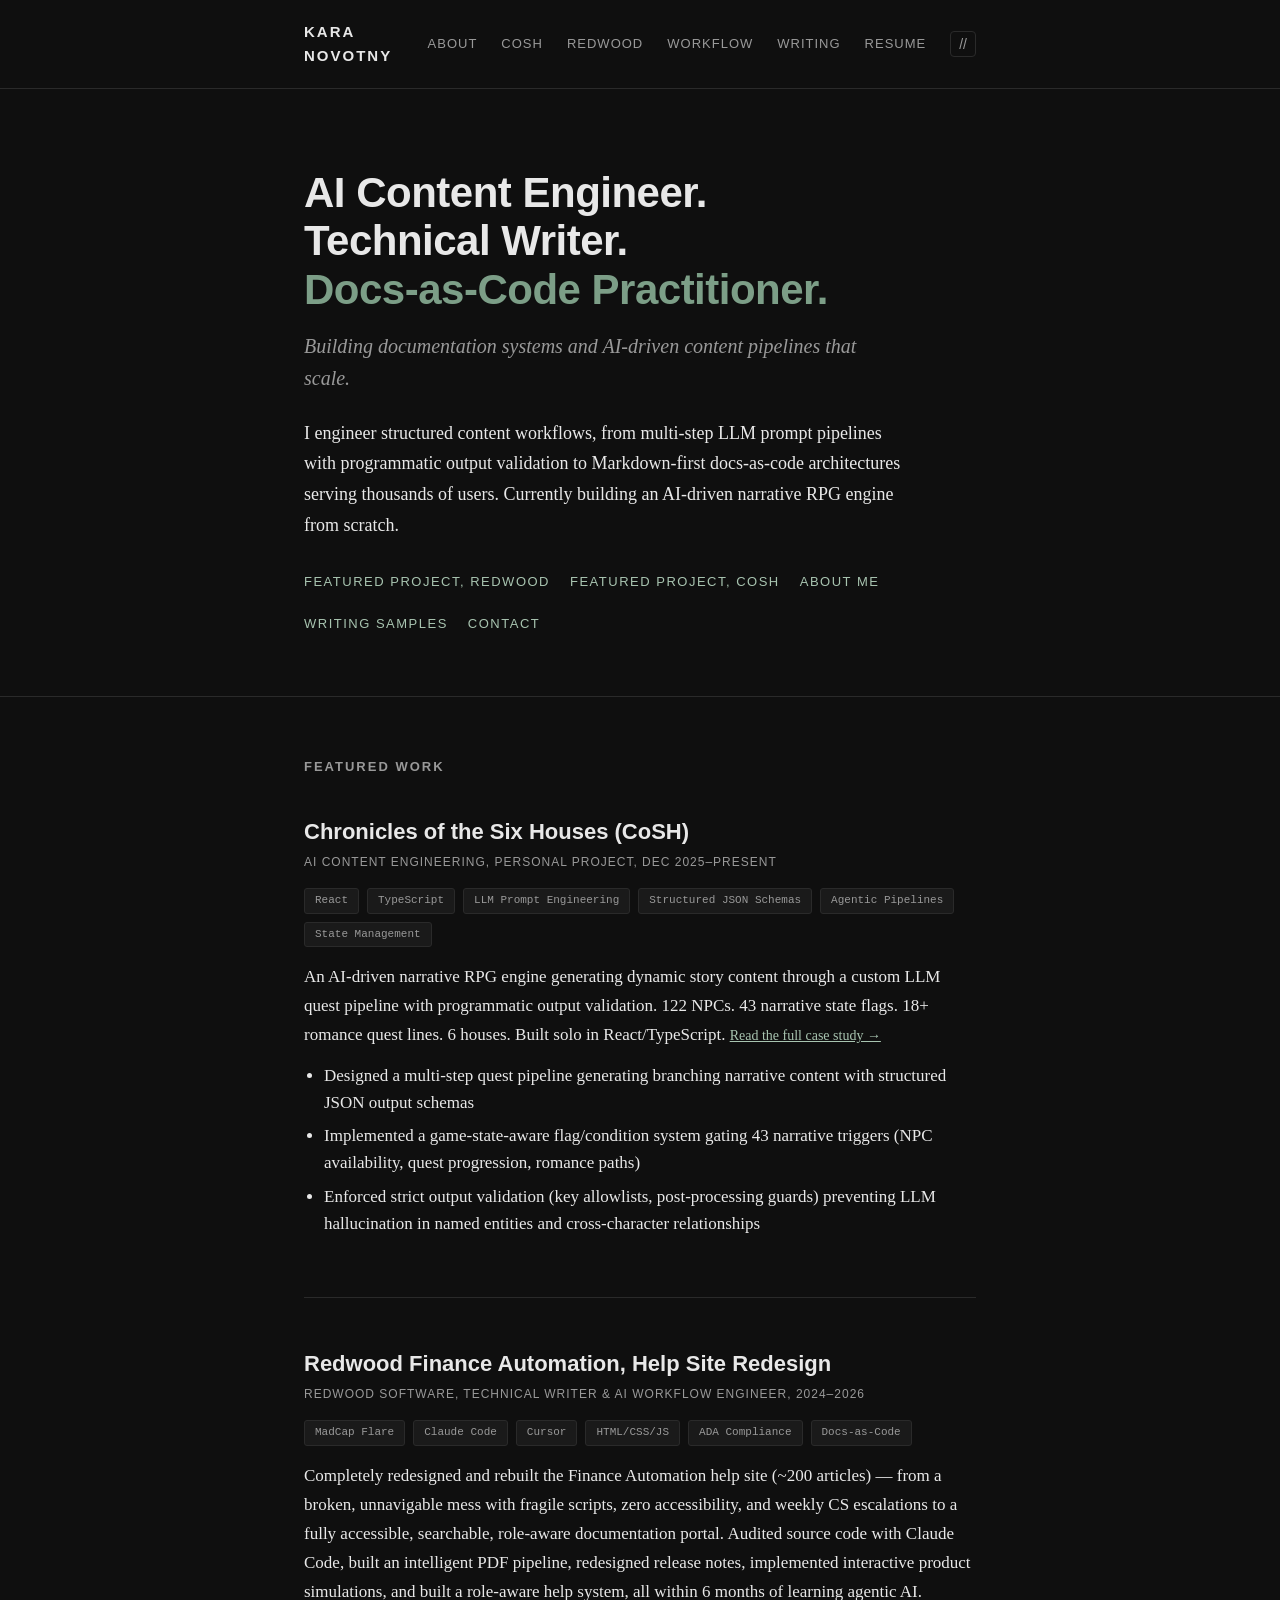
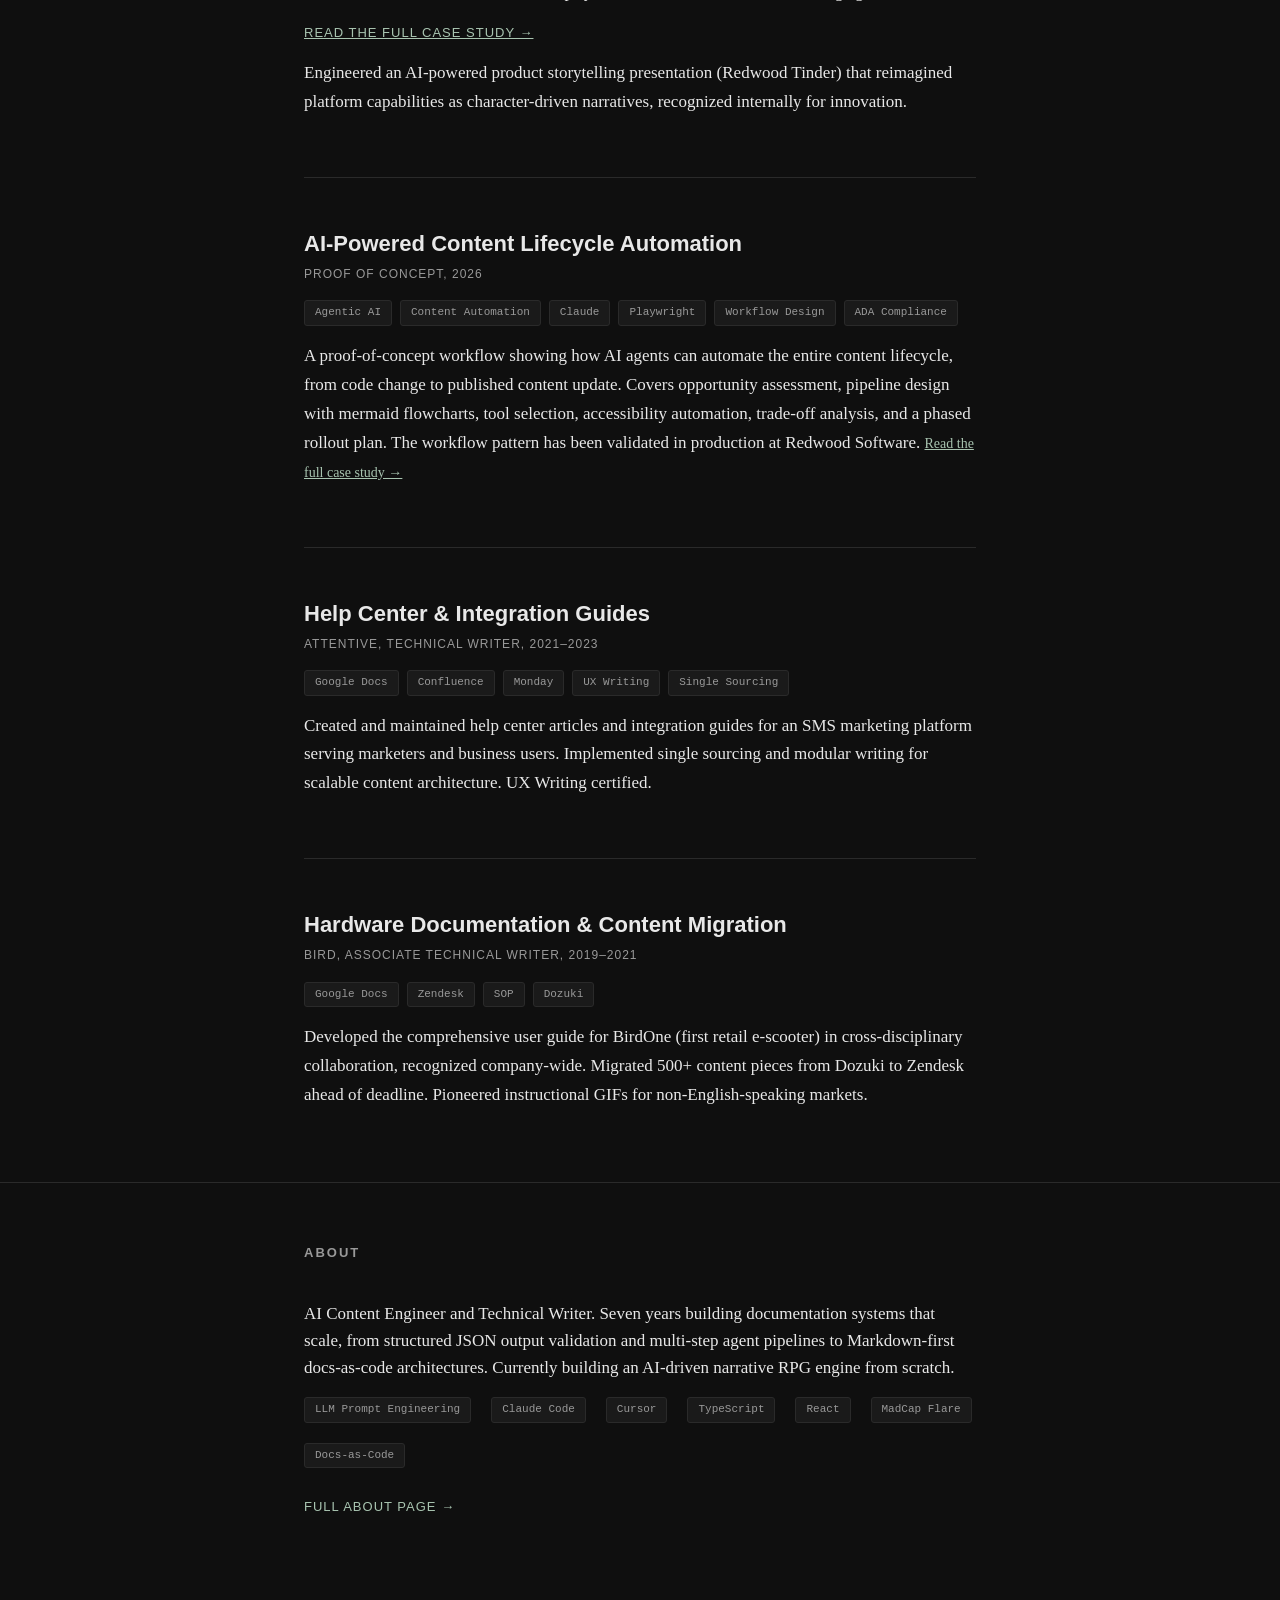
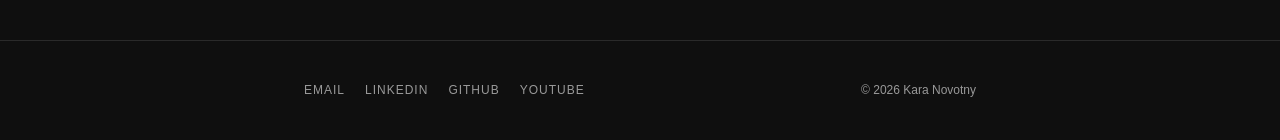
==== index.html @ 53b6101b "Consolidate page-specific CSS into shared stylesheet - Move inline <style> blocks from resume.html a" ====
<!DOCTYPE html>
<html lang="en" data-theme="dark">
<head>
<meta charset="UTF-8">
<meta name="viewport" content="width=device-width, initial-scale=1.0">
<title>Kara Novotny, AI Content Engineer &amp; Technical Writer</title>
<meta name="description" content="Portfolio of Kara Novotny, AI Content Engineer, Technical Writer, and Docs-as-Code practitioner. Building AI-driven content systems at scale.">
<link rel="stylesheet" href="css/style.css">
<link rel="icon" type="image/svg+xml" href="assets/favicon.svg">
<!-- Cloudflare Web Analytics --><script defer src='https://static.cloudflareinsights.com/beacon.min.js' data-cf-beacon='{"token": "56e05d61c293454f9ed991f4ff159297"}'></script><!-- End Cloudflare Web Analytics -->
</head>
<body>

<header class="site-header">
  <div class="header-inner">
    <a href="/portfolio/index.html" class="site-name">Kara Novotny</a>
    <nav class="nav-links">
      <a href="/portfolio/about.html">About</a>
      <a href="/portfolio/projects/cosh.html">CoSH</a>
      <a href="/portfolio/projects/redwood.html">Redwood</a>
      <a href="/portfolio/projects/ai-workflow.html">Workflow</a>
      <a href="/portfolio/samples.html">Writing</a>
      <a href="/portfolio/resume.html">Resume</a>
      <button class="theme-toggle" onclick="toggleTheme()" aria-label="Toggle theme">//</button>
    </nav>
  </div>
</header>

<main>

  <!-- HERO -->
  <section class="hero">
    <div class="container">
      <h1>AI Content Engineer.<br>Technical Writer.<br><span class="accent">Docs-as-Code Practitioner.</span></h1>
      <p class="hero-subtitle">Building documentation systems and AI-driven content pipelines that scale.</p>
      <p class="hero-intro">
        I engineer structured content workflows, from multi-step LLM prompt pipelines with
        programmatic output validation to Markdown-first docs-as-code architectures serving
        thousands of users. Currently building an AI-driven narrative RPG engine from scratch.
      </p>
      <div class="hero-links">
        <a href="/portfolio/projects/redwood.html">Featured Project, Redwood</a>
        <a href="/portfolio/projects/cosh.html">Featured Project, CoSH</a>
        <a href="/portfolio/about.html">About Me</a>
        <a href="/portfolio/samples.html">Writing Samples</a>
        <a href="mailto:karaashbeck@gmail.com">Contact</a>
      </div>
    </div>
  </section>

  <!-- FEATURED WORK -->
  <section class="section">
    <div class="container">
      <h2 class="section-header">Featured Work</h2>

      <!-- CoSH -->
      <div class="project-card">
        <h3><a href="/portfolio/projects/cosh.html">Chronicles of the Six Houses (CoSH)</a></h3>
        <div class="project-meta">AI Content Engineering, Personal Project, Dec 2025&ndash;Present</div>
        <div class="project-tags">
          <span class="tag">React</span>
          <span class="tag">TypeScript</span>
          <span class="tag">LLM Prompt Engineering</span>
          <span class="tag">Structured JSON Schemas</span>
          <span class="tag">Agentic Pipelines</span>
          <span class="tag">State Management</span>
        </div>
        <p>An AI-driven narrative RPG engine generating dynamic story content through a custom
           LLM quest pipeline with programmatic output validation. 122 NPCs. 43 narrative state flags.
           18+ romance quest lines. 6 houses. Built solo in React/TypeScript.
           <a href="/portfolio/projects/cosh.html" style="color: var(--accent-light); font-size: 14px;">Read the full case study →</a></p>
        <ul>
          <li>Designed a multi-step quest pipeline generating branching narrative content with structured JSON output schemas</li>
          <li>Implemented a game-state-aware flag/condition system gating 43 narrative triggers (NPC availability, quest progression, romance paths)</li>
          <li>Enforced strict output validation (key allowlists, post-processing guards) preventing LLM hallucination in named entities and cross-character relationships</li>
        </ul>
      </div>

      <!-- Redwood -->
      <div class="project-card">
        <h3><a href="projects/redwood.html">Redwood Finance Automation, Help Site Redesign</a></h3>
        <div class="project-meta">Redwood Software, Technical Writer &amp; AI Workflow Engineer, 2024&ndash;2026</div>
        <div class="project-tags">
          <span class="tag">MadCap Flare</span>
          <span class="tag">Claude Code</span>
          <span class="tag">Cursor</span>
          <span class="tag">HTML/CSS/JS</span>
          <span class="tag">ADA Compliance</span>
          <span class="tag">Docs-as-Code</span>
        </div>
        <p>Completely redesigned and rebuilt the Finance Automation help site (~200 articles) — from a broken, unnavigable mess
           with fragile scripts, zero accessibility, and weekly CS escalations to a fully accessible, searchable,
           role-aware documentation portal. Audited source code with Claude Code, built an intelligent PDF pipeline,
           redesigned release notes, implemented interactive product simulations, and built a role-aware help
           system, all within 6 months of learning agentic AI.</p>
        <p style="margin-top: 12px;"><a href="projects/redwood.html" style="color: var(--accent-light); font-family: var(--font-heading); font-size: 13px; text-transform: uppercase; letter-spacing: 1px;">Read the full case study →</a></p>
        <p>Engineered an AI-powered product storytelling presentation (Redwood Tinder) that reimagined platform
           capabilities as character-driven narratives, recognized internally for innovation.</p>
      </div>

      <!-- AI Workflow -->
      <div class="project-card">
        <h3><a href="/portfolio/projects/ai-workflow.html">AI-Powered Content Lifecycle Automation</a></h3>
        <div class="project-meta">Proof of Concept, 2026</div>
        <div class="project-tags">
          <span class="tag">Agentic AI</span>
          <span class="tag">Content Automation</span>
          <span class="tag">Claude</span>
          <span class="tag">Playwright</span>
          <span class="tag">Workflow Design</span>
          <span class="tag">ADA Compliance</span>
        </div>
        <p>A proof-of-concept workflow showing how AI agents can automate the entire content lifecycle, from
           code change to published content update. Covers opportunity assessment, pipeline design with
           mermaid flowcharts, tool selection, accessibility automation, trade-off analysis, and a phased
           rollout plan. The workflow pattern has been validated in production at Redwood Software.
           <a href="/portfolio/projects/ai-workflow.html" style="color: var(--accent-light); font-size: 14px;">Read the full case study →</a></p>
      </div>

      <!-- Attentive -->
      <div class="project-card">
        <h3>Help Center &amp; Integration Guides</h3>
        <div class="project-meta">Attentive, Technical Writer, 2021&ndash;2023</div>
        <div class="project-tags">
          <span class="tag">Google Docs</span>
          <span class="tag">Confluence</span>
          <span class="tag">Monday</span>
          <span class="tag">UX Writing</span>
          <span class="tag">Single Sourcing</span>
        </div>
        <p>Created and maintained help center articles and integration guides for an SMS marketing platform
           serving marketers and business users. Implemented single sourcing and modular writing for scalable
           content architecture. UX Writing certified.</p>
      </div>

      <!-- Bird -->
      <div class="project-card">
        <h3>Hardware Documentation &amp; Content Migration</h3>
        <div class="project-meta">Bird, Associate Technical Writer, 2019&ndash;2021</div>
        <div class="project-tags">
          <span class="tag">Google Docs</span>
          <span class="tag">Zendesk</span>
          <span class="tag">SOP</span>
          <span class="tag">Dozuki</span>
        </div>
        <p>Developed the comprehensive user guide for BirdOne (first retail e-scooter) in cross-disciplinary
           collaboration, recognized company-wide. Migrated 500+ content pieces from Dozuki to Zendesk
           ahead of deadline. Pioneered instructional GIFs for non-English-speaking markets.</p>
      </div>

    </div>
  </section>

  <!-- ABOUT PREVIEW -->
  <section class="section">
    <div class="container">
      <h2 class="section-header">About</h2>
      <p>AI Content Engineer and Technical Writer. Seven years building documentation systems
         that scale, from structured JSON output validation and multi-step agent pipelines to
         Markdown-first docs-as-code architectures. Currently building an AI-driven narrative RPG
         engine from scratch.</p>
      <div style="display: flex; gap: 20px; flex-wrap: wrap; margin-top: 16px;">
        <span class="tag">LLM Prompt Engineering</span>
        <span class="tag">Claude Code</span>
        <span class="tag">Cursor</span>
        <span class="tag">TypeScript</span>
        <span class="tag">React</span>
        <span class="tag">MadCap Flare</span>
        <span class="tag">Docs-as-Code</span>
      </div>
      <p style="margin-top: 24px;"><a href="about.html" style="color: var(--accent-light); text-decoration: none; font-family: var(--font-heading); font-size: 13px; text-transform: uppercase; letter-spacing: 1px;">Full About Page &rarr;</a></p>
    </div>
  </section>

</main>

<footer class="site-footer">
  <div class="container">
    <div class="footer-inner">
      <div class="footer-links">
        <a href="mailto:karaashbeck@gmail.com">Email</a>
        <a href="https://www.linkedin.com/in/kashbeck">LinkedIn</a>
        <a href="https://github.com/maughtycat">GitHub</a>
        <a href="https://www.youtube.com/@SkylarkFinchie">YouTube</a>
      </div>
      <div class="footer-copy">&copy; 2026 Kara Novotny</div>
    </div>
  </div>
</footer>

<script src="js/script.js"></script>

</body>
</html>
---- css/style.css ----
/* ═══════════════════════════════════════════════════════════════
   Kara Novotny — Portfolio Site
   Clean, minimal, typography-focused. Dark mode default.
   ═══════════════════════════════════════════════════════════════ */

:root {
  --bg: #0f0f0f;
  --bg-alt: #1a1a1a;
  --text: #e8e8e8;
  --text-muted: #999;
  --accent: #7c9e87;
  --accent-light: #a8c4b0;
  --border: #2a2a2a;
  --max-width: 720px;
  --font-body: 'Georgia', 'Times New Roman', serif;
  --font-heading: 'Helvetica Neue', 'Arial', sans-serif;
  --font-mono: 'Courier New', monospace;
}

[data-theme="light"] {
  --bg: #fafafa;
  --bg-alt: #f0f0f0;
  --text: #1a1a1a;
  --text-muted: #666;
  --accent: #4a7c59;
  --accent-light: #5a9a6a;
  --border: #ddd;
}

*, *::before, *::after { box-sizing: border-box; margin: 0; padding: 0; }

html { scroll-behavior: smooth; }

body {
  font-family: var(--font-body);
  background: var(--bg);
  color: var(--text);
  line-height: 1.6;
  font-size: 17px;
  -webkit-font-smoothing: antialiased;
}

/* ── LAYOUT ─────────────────────────────────────────────── */

.container {
  max-width: var(--max-width);
  margin: 0 auto;
  padding: 0 24px;
}

/* ── HEADER / NAV ───────────────────────────────────────── */

.site-header {
  padding: 20px 0;
  border-bottom: 1px solid var(--border);
  position: sticky;
  top: 0;
  background: var(--bg);
  z-index: 100;
  transition: background 0.2s;
}

.header-inner {
  display: flex;
  justify-content: space-between;
  align-items: center;
  max-width: var(--max-width);
  margin: 0 auto;
  padding: 0 24px;
}

.site-name {
  font-family: var(--font-heading);
  font-size: 15px;
  font-weight: 700;
  text-transform: uppercase;
  letter-spacing: 2px;
  color: var(--text);
  text-decoration: none;
}

.site-name:hover { color: var(--accent); }

.nav-links {
  display: flex;
  gap: 24px;
  align-items: center;
}

.nav-links a {
  font-family: var(--font-heading);
  font-size: 13px;
  text-transform: uppercase;
  letter-spacing: 1px;
  color: var(--text-muted);
  text-decoration: none;
  transition: color 0.2s;
}

.nav-links a:hover,
.nav-links a.active {
  color: var(--text);
}

.theme-toggle {
  background: none;
  border: 1px solid var(--border);
  color: var(--text-muted);
  cursor: pointer;
  font-size: 14px;
  padding: 4px 8px;
  border-radius: 4px;
  transition: border-color 0.2s, color 0.2s;
}

.theme-toggle:hover {
  border-color: var(--text-muted);
  color: var(--text);
}

/* ── HERO ───────────────────────────────────────────────── */

.hero {
  padding: 80px 0 60px;
}

.hero h1 {
  font-family: var(--font-heading);
  font-size: 42px;
  font-weight: 700;
  line-height: 1.15;
  letter-spacing: -0.5px;
  margin-bottom: 16px;
}

.hero h1 .accent {
  color: var(--accent);
}

.hero-subtitle {
  font-size: 20px;
  color: var(--text-muted);
  font-style: italic;
  margin-bottom: 24px;
  max-width: 560px;
}

.hero-intro {
  font-size: 18px;
  line-height: 1.7;
  max-width: 600px;
  margin-bottom: 32px;
}

.hero-links {
  display: flex;
  gap: 20px;
  flex-wrap: wrap;
}

.hero-links a {
  font-family: var(--font-heading);
  font-size: 13px;
  text-transform: uppercase;
  letter-spacing: 1.5px;
  color: var(--accent-light);
  text-decoration: none;
  border-bottom: 1px solid transparent;
  transition: border-color 0.2s;
}

.hero-links a:hover {
  border-bottom-color: var(--accent-light);
}

/* ── SECTION ────────────────────────────────────────────── */

.section {
  padding: 60px 0;
  border-top: 1px solid var(--border);
}

.section-header {
  font-family: var(--font-heading);
  font-size: 13px;
  text-transform: uppercase;
  letter-spacing: 2px;
  color: var(--text-muted);
  margin-bottom: 36px;
}

/* ── PROJECT CARD ───────────────────────────────────────── */

.project-card {
  margin-bottom: 48px;
  padding-bottom: 48px;
  border-bottom: 1px solid var(--border);
}

.project-card:last-child {
  border-bottom: none;
  margin-bottom: 0;
  padding-bottom: 0;
}

.project-card h3 {
  font-family: var(--font-heading);
  font-size: 22px;
  font-weight: 700;
  margin-bottom: 4px;
}

.project-card h3 a {
  color: var(--text);
  text-decoration: none;
}

.project-card h3 a:hover {
  color: var(--accent);
}

.project-meta {
  font-family: var(--font-heading);
  font-size: 12px;
  text-transform: uppercase;
  letter-spacing: 1px;
  color: var(--text-muted);
  margin-bottom: 16px;
}

.project-tags {
  display: flex;
  gap: 8px;
  flex-wrap: wrap;
  margin-bottom: 16px;
}

.tag {
  font-family: var(--font-mono);
  font-size: 11px;
  padding: 3px 10px;
  border-radius: 3px;
  background: var(--bg-alt);
  color: var(--text-muted);
  border: 1px solid var(--border);
}

.project-card p {
  line-height: 1.7;
  color: var(--text);
  margin-bottom: 12px;
}

.project-card ul {
  padding-left: 20px;
  margin-bottom: 12px;
}

.project-card li {
  margin-bottom: 6px;
  line-height: 1.6;
}

/* ── ABOUT / SKILLS ─────────────────────────────────────── */

.skills-grid {
  display: grid;
  grid-template-columns: 1fr 1fr;
  gap: 32px;
}

.skill-group h4 {
  font-family: var(--font-heading);
  font-size: 13px;
  text-transform: uppercase;
  letter-spacing: 1.5px;
  color: var(--accent);
  margin-bottom: 12px;
}

.skill-group ul {
  list-style: none;
  padding: 0;
}

.skill-group li {
  padding: 4px 0;
  font-size: 15px;
  color: var(--text-muted);
  border-bottom: 1px solid var(--border);
}

.skill-group li:last-child {
  border-bottom: none;
}

/* ── WRITING SAMPLES ────────────────────────────────────── */

.sample-item {
  margin-bottom: 36px;
  padding-bottom: 36px;
  border-bottom: 1px solid var(--border);
}

.sample-item:last-child {
  border-bottom: none;
}

.sample-item h3 {
  font-family: var(--font-heading);
  font-size: 18px;
  font-weight: 700;
  margin-bottom: 4px;
}

.sample-item p {
  color: var(--text-muted);
  font-size: 15px;
  line-height: 1.6;
  margin-bottom: 8px;
}

.sample-item a {
  font-family: var(--font-heading);
  font-size: 13px;
  text-transform: uppercase;
  letter-spacing: 1px;
  color: var(--accent-light);
  text-decoration: none;
}

/* ── FOOTER ─────────────────────────────────────────────── */

.site-footer {
  padding: 40px 0;
  border-top: 1px solid var(--border);
  margin-top: 60px;
}

.footer-inner {
  display: flex;
  justify-content: space-between;
  align-items: center;
  flex-wrap: wrap;
  gap: 16px;
}

.footer-links {
  display: flex;
  gap: 20px;
}

.footer-links a {
  font-family: var(--font-heading);
  font-size: 12px;
  text-transform: uppercase;
  letter-spacing: 1px;
  color: var(--text-muted);
  text-decoration: none;
}

.footer-links a:hover {
  color: var(--text);
}

.footer-copy {
  font-family: var(--font-heading);
  font-size: 12px;
  color: var(--text-muted);
}

/* ── RESPONSIVE ─────────────────────────────────────────── */

@media (max-width: 768px) {
  .hero h1 { font-size: 32px; }
  .hero-subtitle { font-size: 17px; }
  .hero-intro { font-size: 16px; }
  .skills-grid { grid-template-columns: 1fr; gap: 24px; }
  .header-inner { flex-direction: column; gap: 12px; }
  .nav-links { gap: 16px; flex-wrap: wrap; justify-content: center; }
  .hero { padding: 50px 0 40px; }
  .section { padding: 40px 0; }
  .resume-toggle { width: 100%; }
  .resume-toggle button { flex: 1; }
  .job-header { flex-direction: column; align-items: flex-start; gap: 4px; }
  .before-after { grid-template-columns: 1fr; }
  .case-study-stats { grid-template-columns: repeat(3, 1fr); gap: 10px; }
  .stat-number { font-size: 22px; }
}

@media (max-width: 480px) {
  .hero h1 { font-size: 26px; }
  body { font-size: 15px; }
  .container { padding: 0 16px; }
}

/* ── RESUME ─────────────────────────────────────────────── */

.resume-toggle {
  display: flex;
  gap: 4px;
  margin: 24px 0 32px;
  padding: 4px;
  background: var(--bg-alt);
  border: 1px solid var(--border);
  border-radius: 6px;
  width: fit-content;
}
.resume-toggle button {
  padding: 8px 20px;
  border: none;
  background: transparent;
  color: var(--text-muted);
  font-family: var(--font-heading);
  font-size: 12px;
  text-transform: uppercase;
  letter-spacing: 1px;
  cursor: pointer;
  border-radius: 4px;
  transition: all 0.2s ease;
}
.resume-toggle button.active {
  background: var(--accent);
  color: var(--bg);
}
.job-entry {
  border: 1px solid var(--border);
  border-radius: 6px;
  margin-bottom: 16px;
  overflow: hidden;
  transition: border-color 0.2s ease;
}
.job-entry:hover {
  border-color: var(--accent);
}
.job-header {
  padding: 16px 20px;
  cursor: pointer;
  display: flex;
  justify-content: space-between;
  align-items: center;
  user-select: none;
}
.job-header h3 {
  font-size: 16px;
  margin: 0;
  color: var(--text);
}
.job-header .job-meta {
  font-size: 13px;
  color: var(--text-muted);
  margin-top: 2px;
}
.job-header .expand-icon {
  font-family: var(--font-mono);
  color: var(--accent);
  font-size: 14px;
  transition: transform 0.2s ease;
}
.job-header .expand-icon.open {
  transform: rotate(180deg);
}
.job-body {
  max-height: 0;
  overflow: hidden;
  transition: max-height 0.3s ease, padding 0.3s ease;
  padding: 0 20px;
}
.job-body.open {
  max-height: 2000px;
  padding: 0 20px 16px;
}
.job-body p {
  margin: 0 0 8px;
  font-size: 15px;
}
.job-body ul {
  padding-left: 20px;
  margin: 8px 0 0;
}
.job-body li {
  font-size: 15px;
  margin-bottom: 6px;
}
.job-oneliner {
  font-size: 14px;
  color: var(--text-muted);
  font-style: italic;
}
.narrative-content {
  display: none;
}
.narrative-content.active {
  display: block;
}
.scannable-content {
  display: block;
}
.scannable-content.hidden {
  display: none;
}
.resume-footer-note {
  margin-top: 40px;
  padding: 20px;
  background: var(--bg-alt);
  border: 1px solid var(--border);
  border-radius: 6px;
  text-align: center;
  font-size: 14px;
  color: var(--text-muted);
}
.resume-footer-note a {
  color: var(--accent-light);
}

/* ── REDWOOD CASE STUDY ─────────────────────────────────── */

.case-study-stats {
  display: grid;
  grid-template-columns: repeat(3, 1fr);
  gap: 16px;
  margin: 24px 0 32px;
}
.stat-card {
  text-align: center;
  padding: 20px 16px;
  background: var(--bg-alt);
  border: 1px solid var(--border);
  border-radius: 6px;
}
.stat-number {
  font-family: var(--font-heading);
  font-size: 28px;
  font-weight: 700;
  color: var(--accent);
}
.stat-label {
  font-family: var(--font-heading);
  font-size: 11px;
  text-transform: uppercase;
  letter-spacing: 1px;
  color: var(--text-muted);
  margin-top: 4px;
}
.before-after {
  display: grid;
  grid-template-columns: 1fr 1fr;
  gap: 20px;
  margin: 20px 0 28px;
}
.ba-box {
  padding: 20px;
  border-radius: 6px;
  border: 1px solid var(--border);
}
.ba-box.before { background: rgba(192, 80, 80, 0.1); border-color: rgba(192, 80, 80, 0.3); }
.ba-box.after { background: rgba(124, 158, 135, 0.1); border-color: rgba(124, 158, 135, 0.3); }
.ba-box h4 {
  font-family: var(--font-heading);
  font-size: 12px;
  text-transform: uppercase;
  letter-spacing: 1.5px;
  margin-bottom: 10px;
}
.ba-box.before h4 { color: #c05050; }
.ba-box.after h4 { color: var(--accent); }
.ba-box ul { padding-left: 16px; }
.ba-box li { font-size: 14px; margin-bottom: 4px; color: var(--text-muted); }
.toc-comparison {
  background: var(--bg-alt);
  border: 1px solid var(--border);
  border-radius: 6px;
  padding: 20px;
  margin: 20px 0 28px;
  font-family: var(--font-mono);
  font-size: 12px;
  line-height: 1.6;
  overflow-x: auto;
}
.toc-comparison .old { color: #c05050; }
.toc-comparison .new { color: var(--accent); }
.toc-comparison .arrow { color: var(--text-muted); text-align: center; margin: 8px 0; }

/* ── PRINT ──────────────────────────────────────────────── */

@media print {
  .site-header, .site-footer, .theme-toggle { display: none; }
  body { background: #fff; color: #000; font-size: 11pt; }
  .hero { padding: 20px 0; }
  a { text-decoration: none; color: #000; }
  .resume-toggle { display: none !important; }
  .job-body { max-height: none !important; padding: 0 20px 16px !important; }
  .narrative-content { display: none !important; }
  .scannable-content { display: block !important; }
}
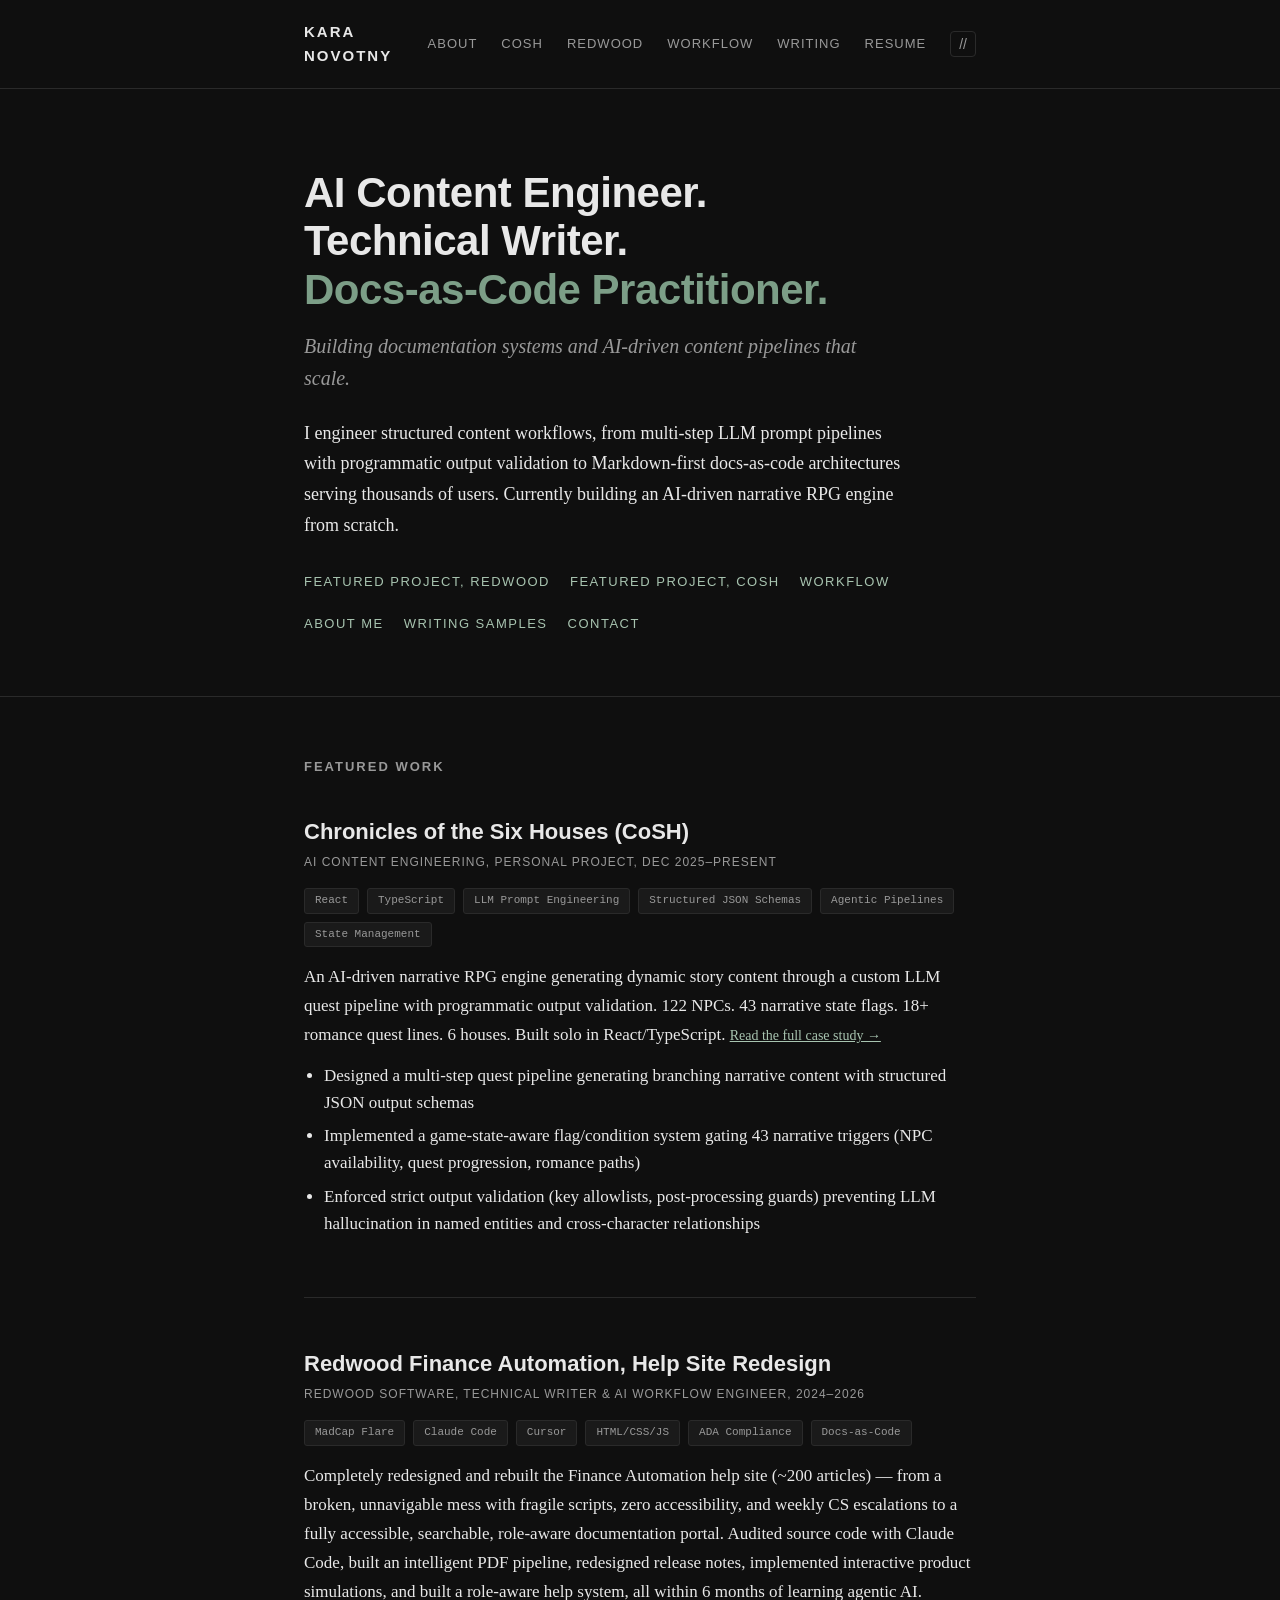
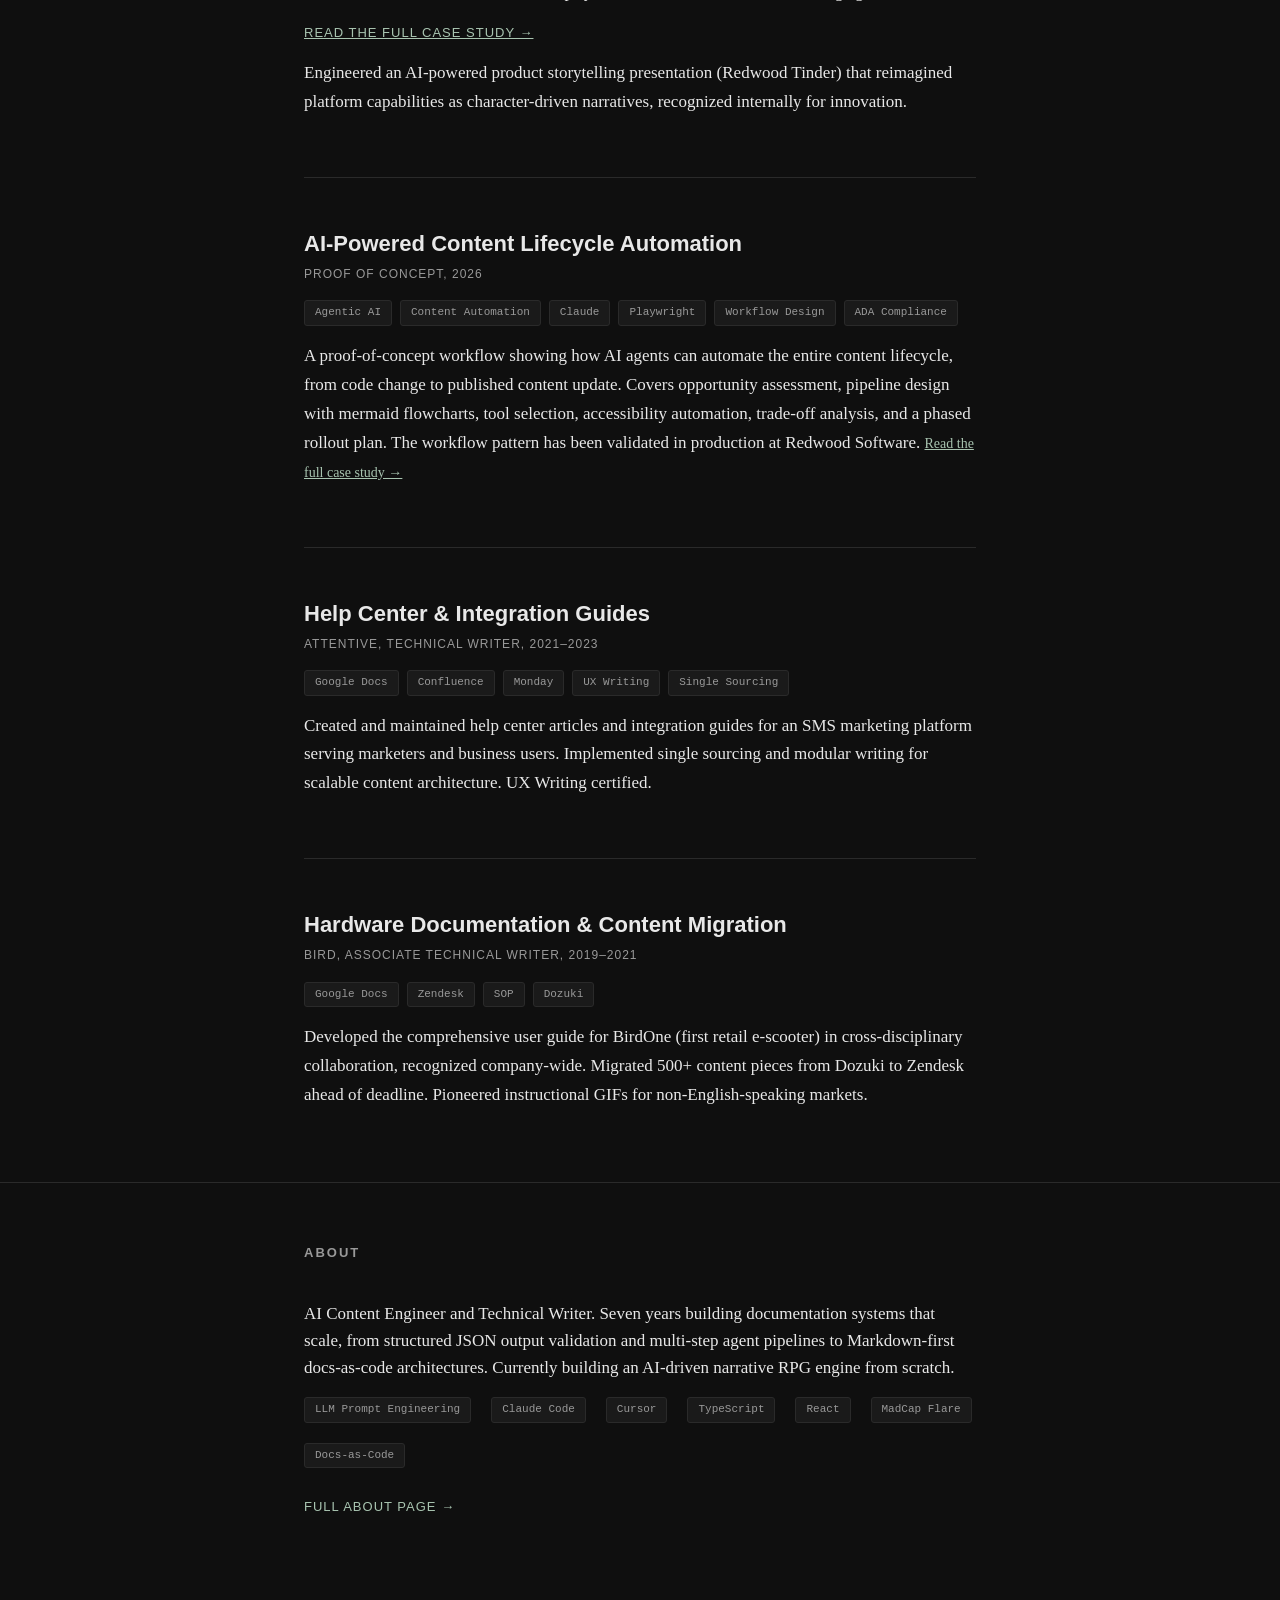
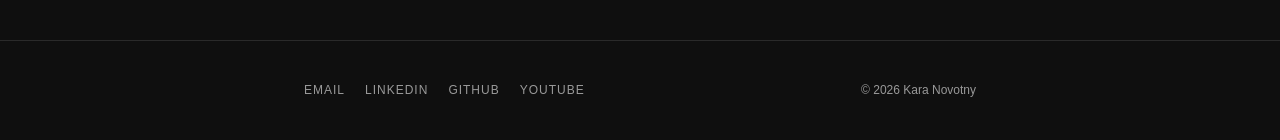
==== commit 00391469: "Add Workflow link to hero section" ====
--- a/index.html
+++ b/index.html
@@ -41,6 +41,7 @@
       <div class="hero-links">
         <a href="/portfolio/projects/redwood.html">Featured Project, Redwood</a>
         <a href="/portfolio/projects/cosh.html">Featured Project, CoSH</a>
+        <a href="/portfolio/projects/ai-workflow.html">Workflow</a>
         <a href="/portfolio/about.html">About Me</a>
         <a href="/portfolio/samples.html">Writing Samples</a>
         <a href="mailto:karaashbeck@gmail.com">Contact</a>
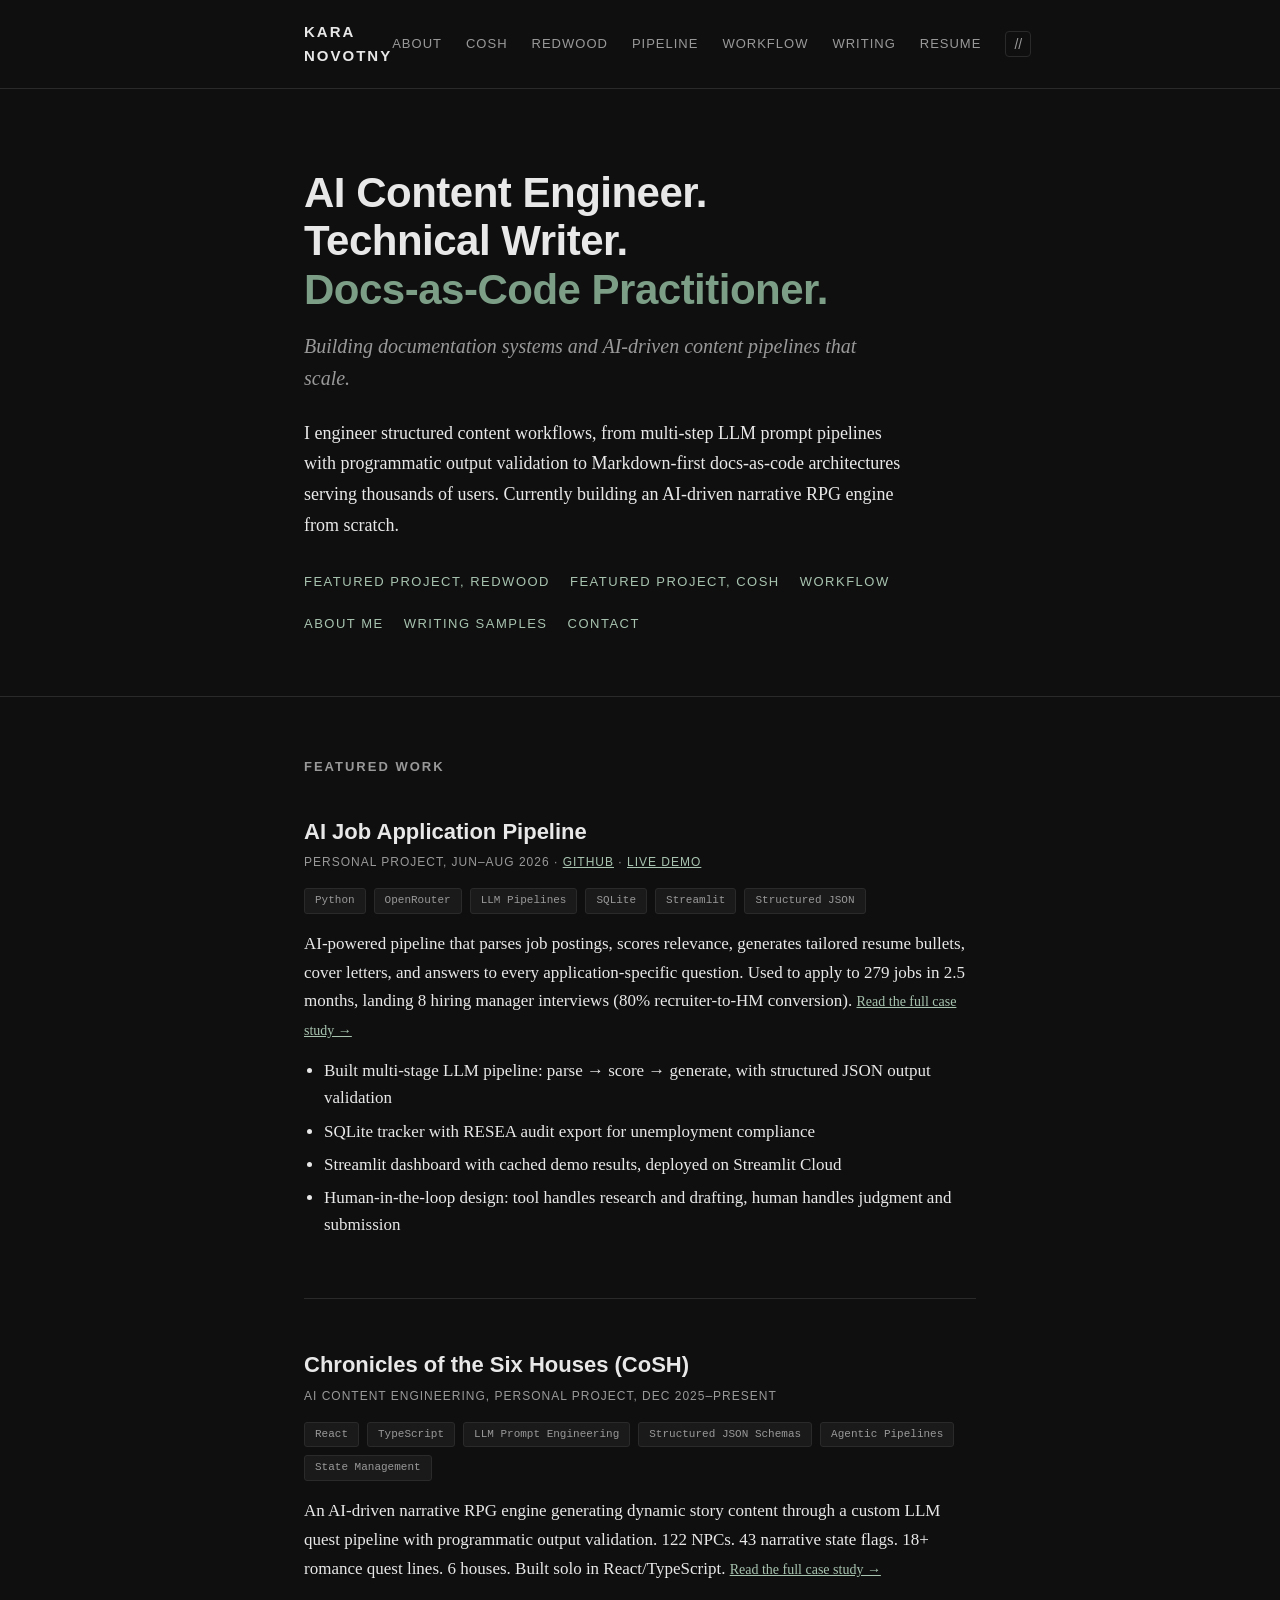
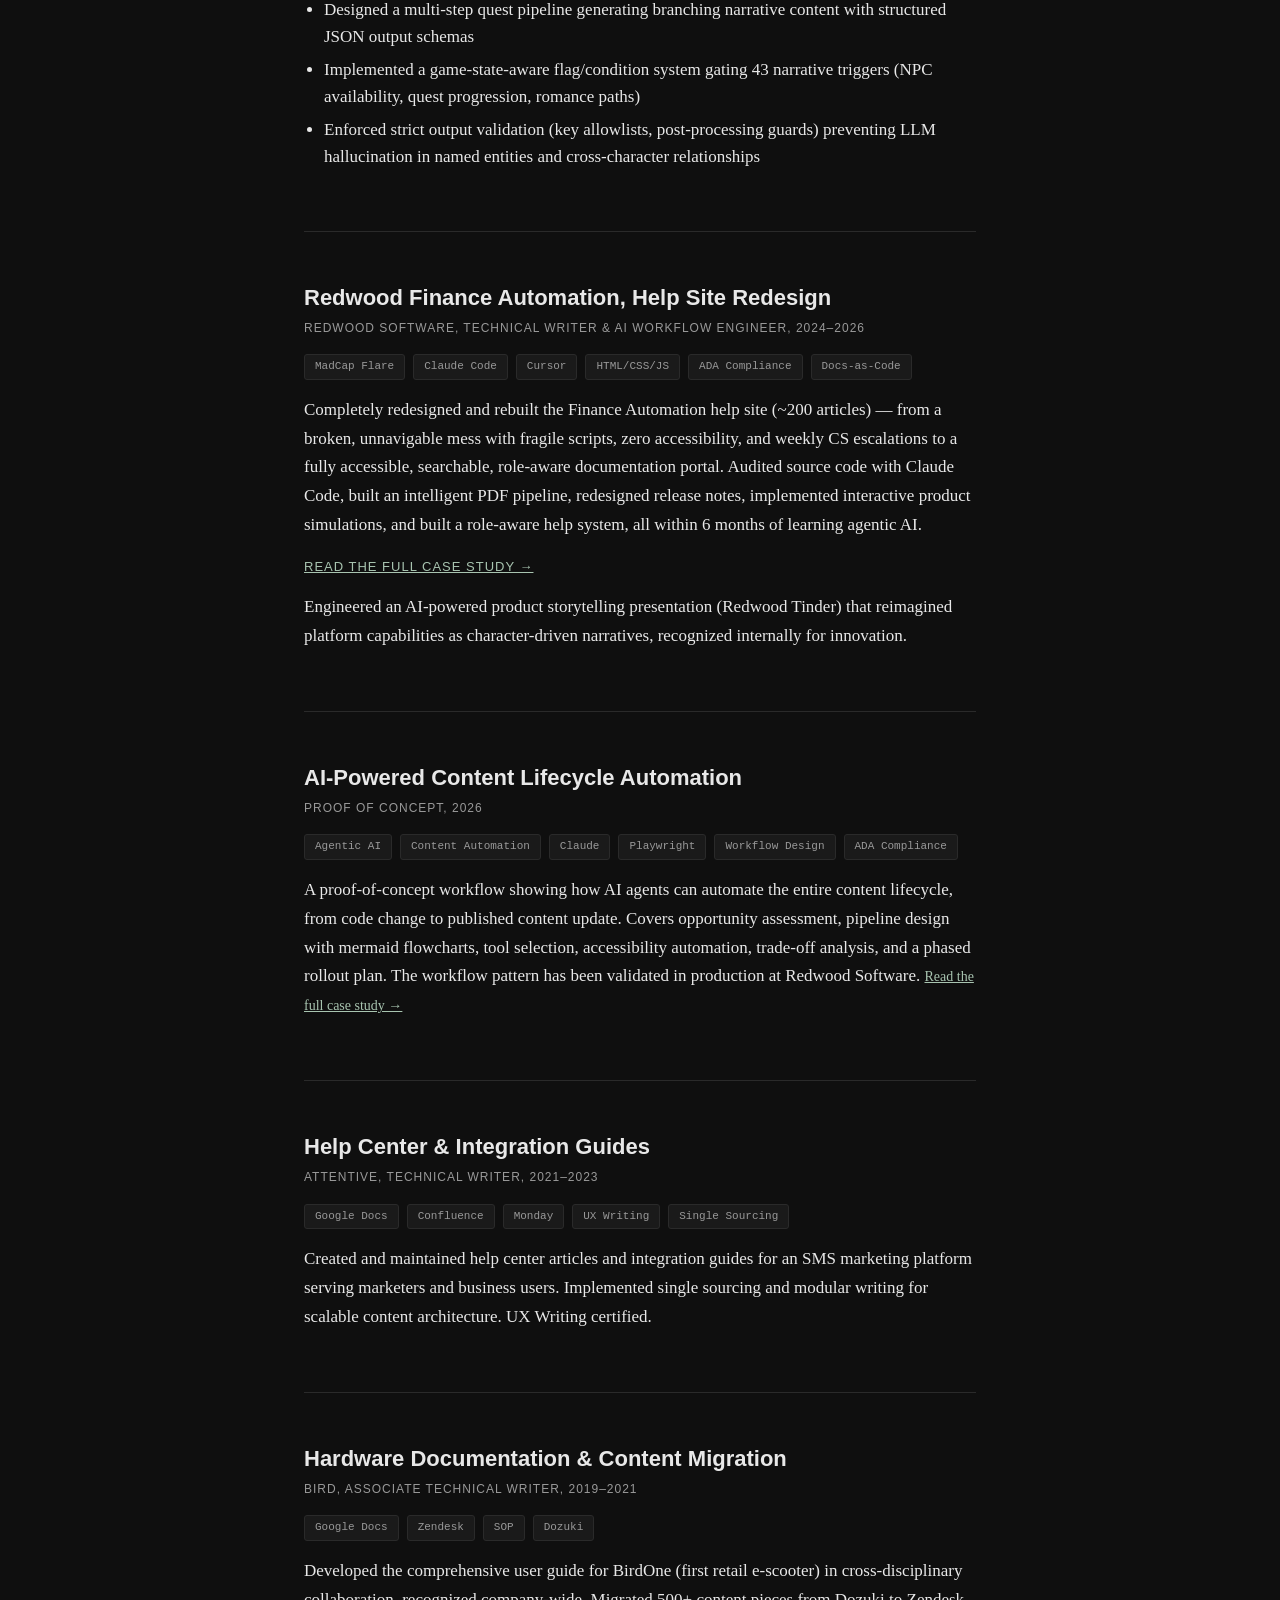
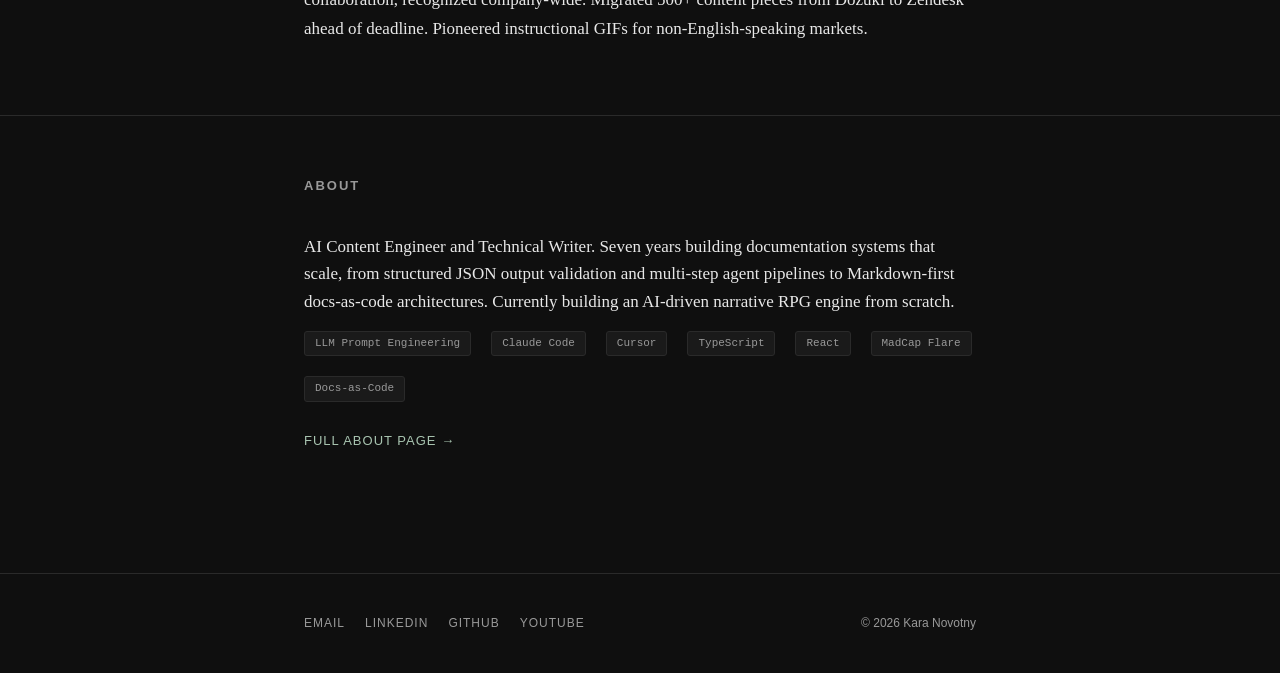
==== commit d2c588c7: "Add AI Job Pipeline to Featured Work and nav" ====
--- a/index.html
+++ b/index.html
@@ -18,6 +18,7 @@
       <a href="/portfolio/about.html">About</a>
       <a href="/portfolio/projects/cosh.html">CoSH</a>
       <a href="/portfolio/projects/redwood.html">Redwood</a>
+      <a href="/portfolio/projects/ai-job-pipeline.html">Pipeline</a>
       <a href="/portfolio/projects/ai-workflow.html">Workflow</a>
       <a href="/portfolio/samples.html">Writing</a>
       <a href="/portfolio/resume.html">Resume</a>
@@ -54,6 +55,30 @@
     <div class="container">
       <h2 class="section-header">Featured Work</h2>
 
+      <!-- AI Job Pipeline -->
+      <div class="project-card">
+        <h3><a href="/portfolio/projects/ai-job-pipeline.html">AI Job Application Pipeline</a></h3>
+        <div class="project-meta">Personal Project, Jun&ndash;Aug 2026 &middot; <a href="https://github.com/maughtycat/ai-job-pipeline" target="_blank" style="color: var(--accent-light);">GitHub</a> &middot; <a href="https://ai-job-pipeline-kn.streamlit.app/" target="_blank" style="color: var(--accent-light);">Live Demo</a></div>
+        <div class="project-tags">
+          <span class="tag">Python</span>
+          <span class="tag">OpenRouter</span>
+          <span class="tag">LLM Pipelines</span>
+          <span class="tag">SQLite</span>
+          <span class="tag">Streamlit</span>
+          <span class="tag">Structured JSON</span>
+        </div>
+        <p>AI-powered pipeline that parses job postings, scores relevance, generates tailored resume bullets,
+           cover letters, and answers to every application-specific question. Used to apply to 279 jobs
+           in 2.5 months, landing 8 hiring manager interviews (80% recruiter-to-HM conversion).
+           <a href="/portfolio/projects/ai-job-pipeline.html" style="color: var(--accent-light); font-size: 14px;">Read the full case study →</a></p>
+        <ul>
+          <li>Built multi-stage LLM pipeline: parse &rarr; score &rarr; generate, with structured JSON output validation</li>
+          <li>SQLite tracker with RESEA audit export for unemployment compliance</li>
+          <li>Streamlit dashboard with cached demo results, deployed on Streamlit Cloud</li>
+          <li>Human-in-the-loop design: tool handles research and drafting, human handles judgment and submission</li>
+        </ul>
+      </div>
+
       <!-- CoSH -->
       <div class="project-card">
         <h3><a href="/portfolio/projects/cosh.html">Chronicles of the Six Houses (CoSH)</a></h3>
--- a/css/style.css
+++ b/css/style.css
@@ -327,6 +327,41 @@
   letter-spacing: 1px;
   color: var(--accent-light);
   text-decoration: none;
+}
+
+/* ── FAQ ──────────────────────────────────────────────── */
+
+.faq-intro {
+  margin-bottom: 36px;
+}
+
+.faq-intro p {
+  line-height: 1.7;
+  margin-bottom: 12px;
+}
+
+.faq-item {
+  margin-bottom: 28px;
+  padding-bottom: 28px;
+  border-bottom: 1px solid var(--border);
+}
+
+.faq-question {
+  font-family: var(--font-heading);
+  font-size: 16px;
+  font-weight: 700;
+  color: var(--text);
+  margin-bottom: 10px;
+}
+
+.faq-answer {
+  font-size: 15px;
+  line-height: 1.7;
+  color: var(--text-muted);
+}
+
+.faq-item:last-child {
+  border-bottom: none;
 }
 
 /* ── FOOTER ─────────────────────────────────────────────── */
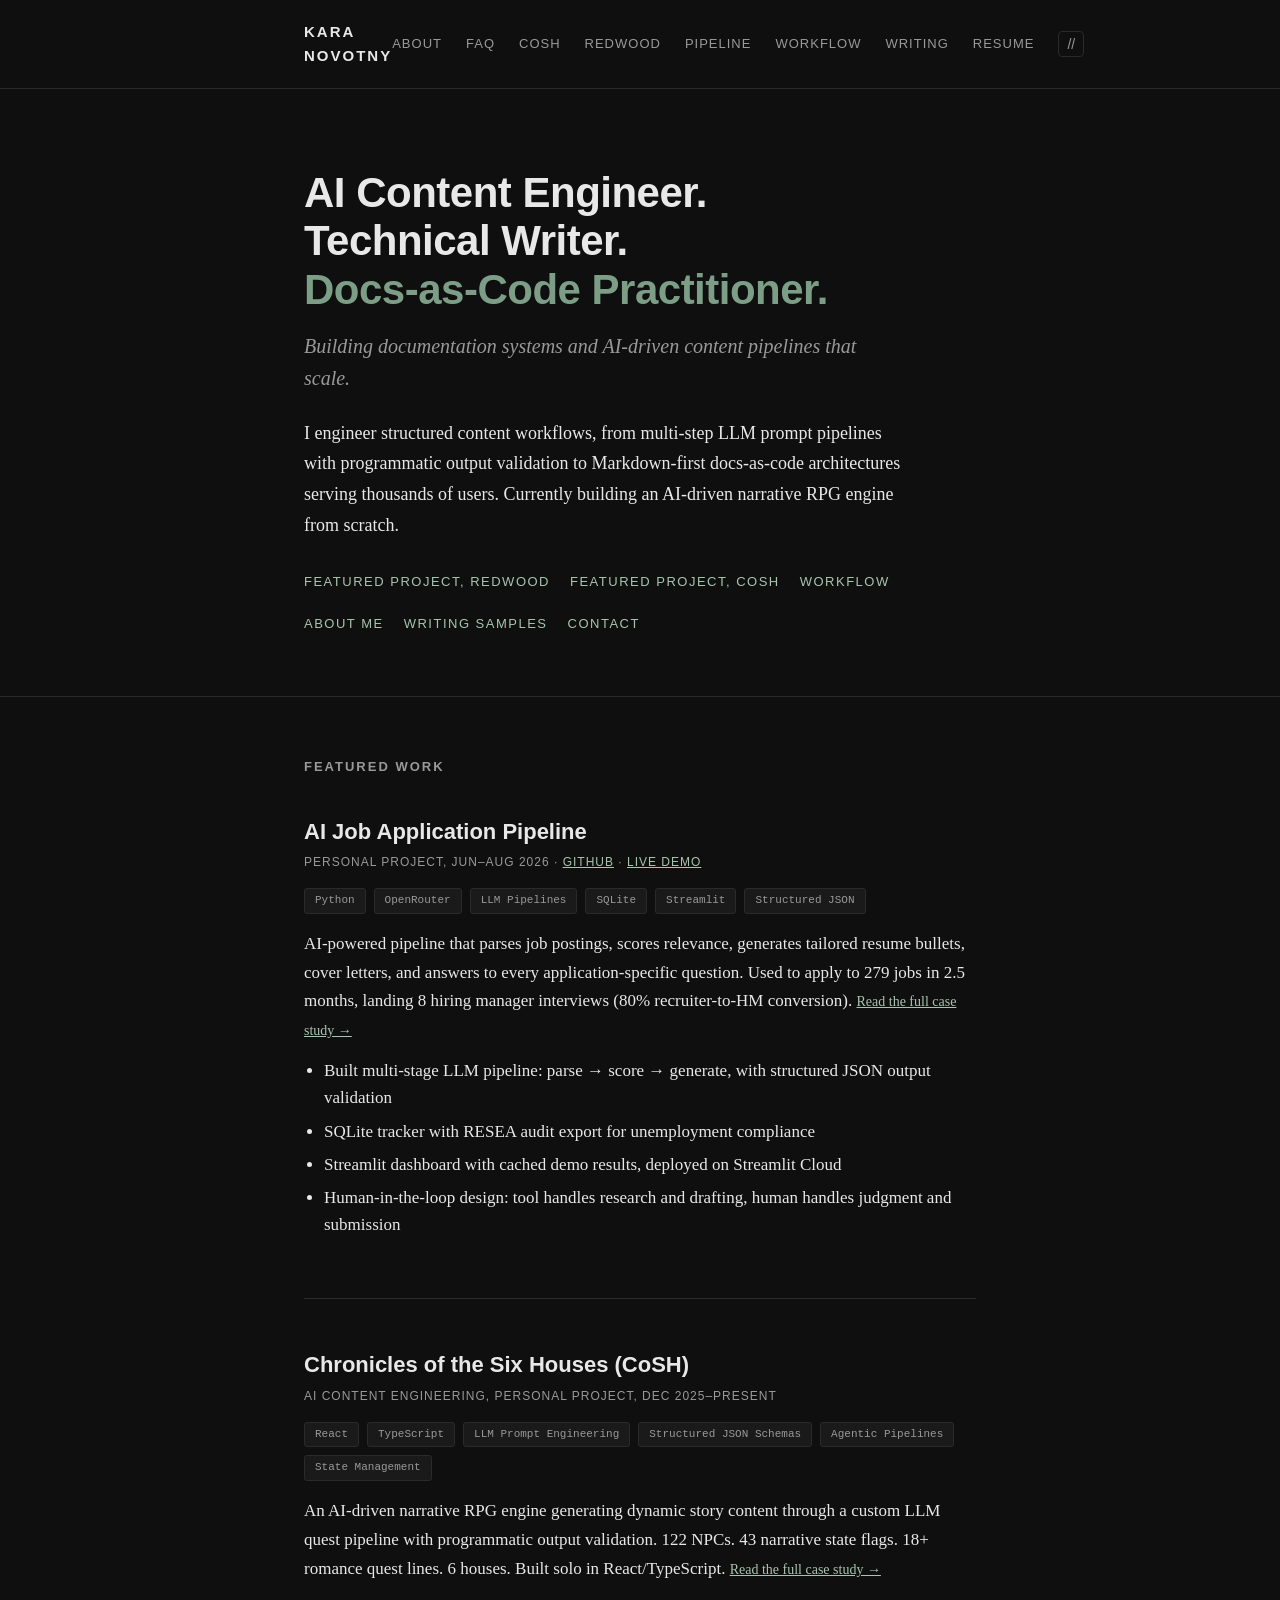
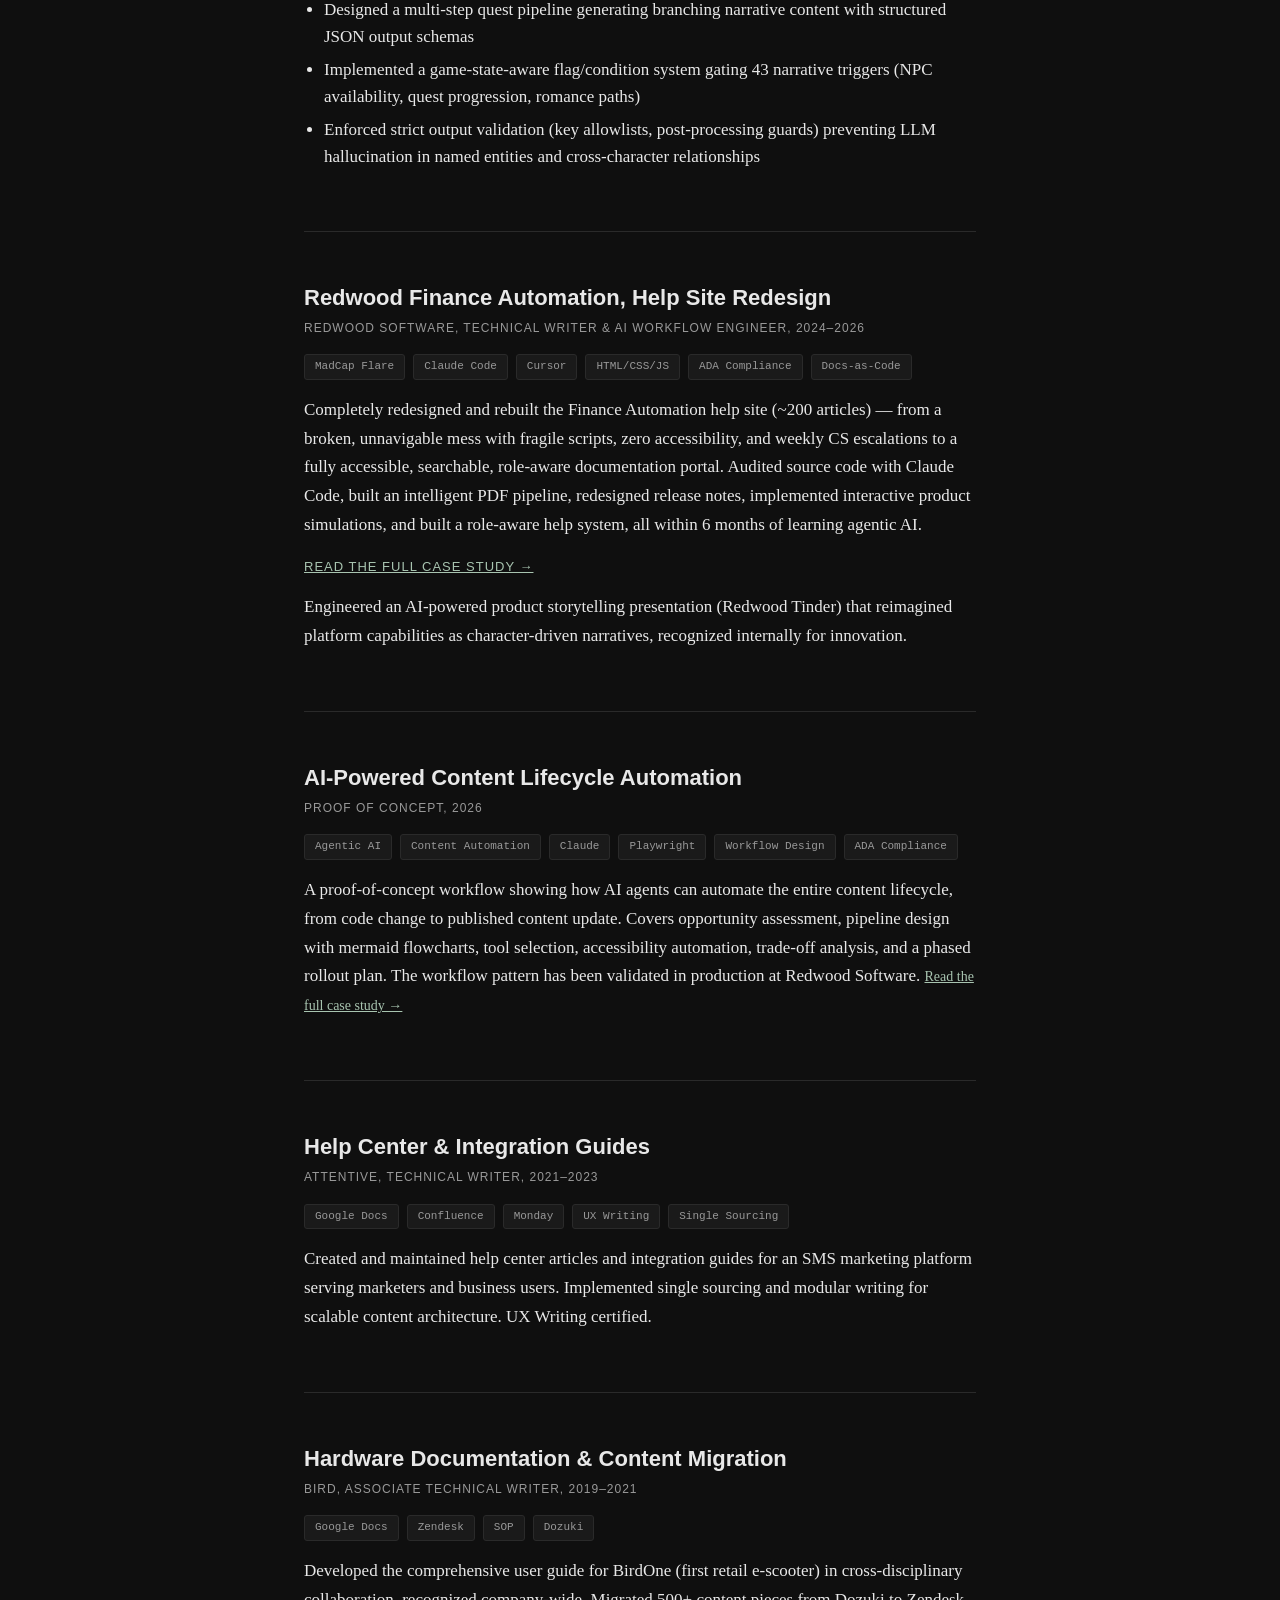
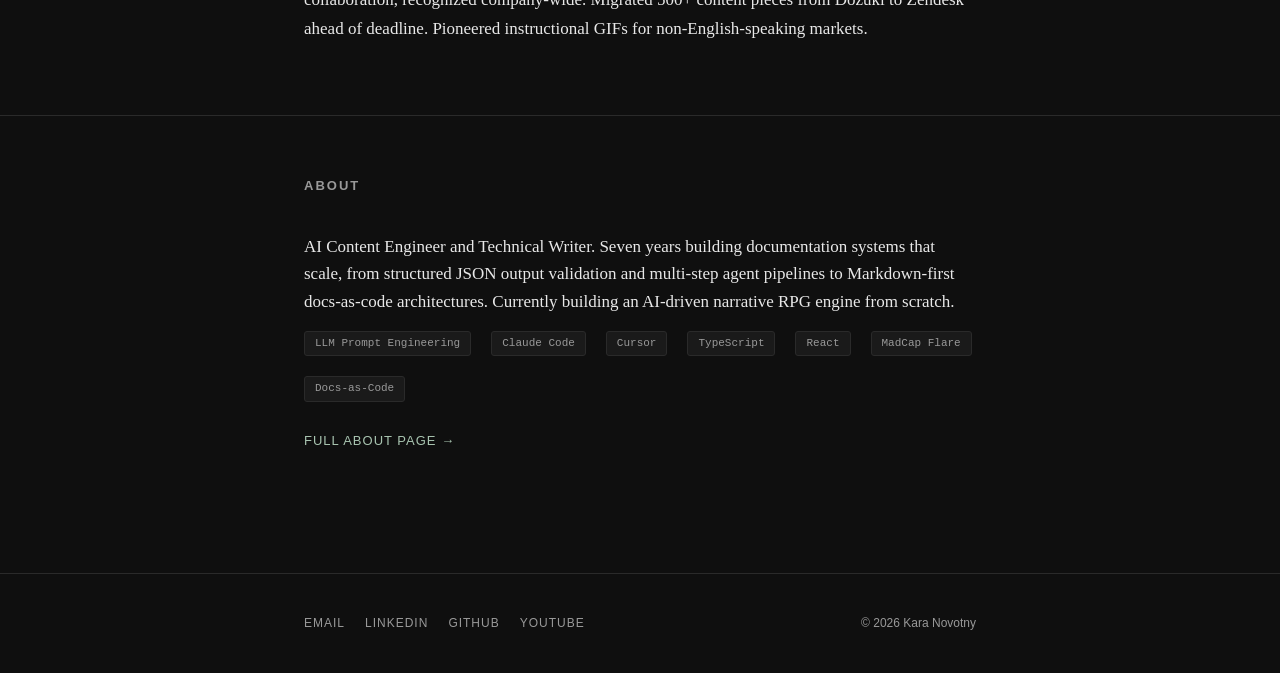
==== commit 92dcd2df: "Add standalone FAQ page, update navigation across all pages" ====
--- a/index.html
+++ b/index.html
@@ -16,6 +16,7 @@
     <a href="/portfolio/index.html" class="site-name">Kara Novotny</a>
     <nav class="nav-links">
       <a href="/portfolio/about.html">About</a>
+      <a href="/portfolio/faq.html">FAQ</a>
       <a href="/portfolio/projects/cosh.html">CoSH</a>
       <a href="/portfolio/projects/redwood.html">Redwood</a>
       <a href="/portfolio/projects/ai-job-pipeline.html">Pipeline</a>
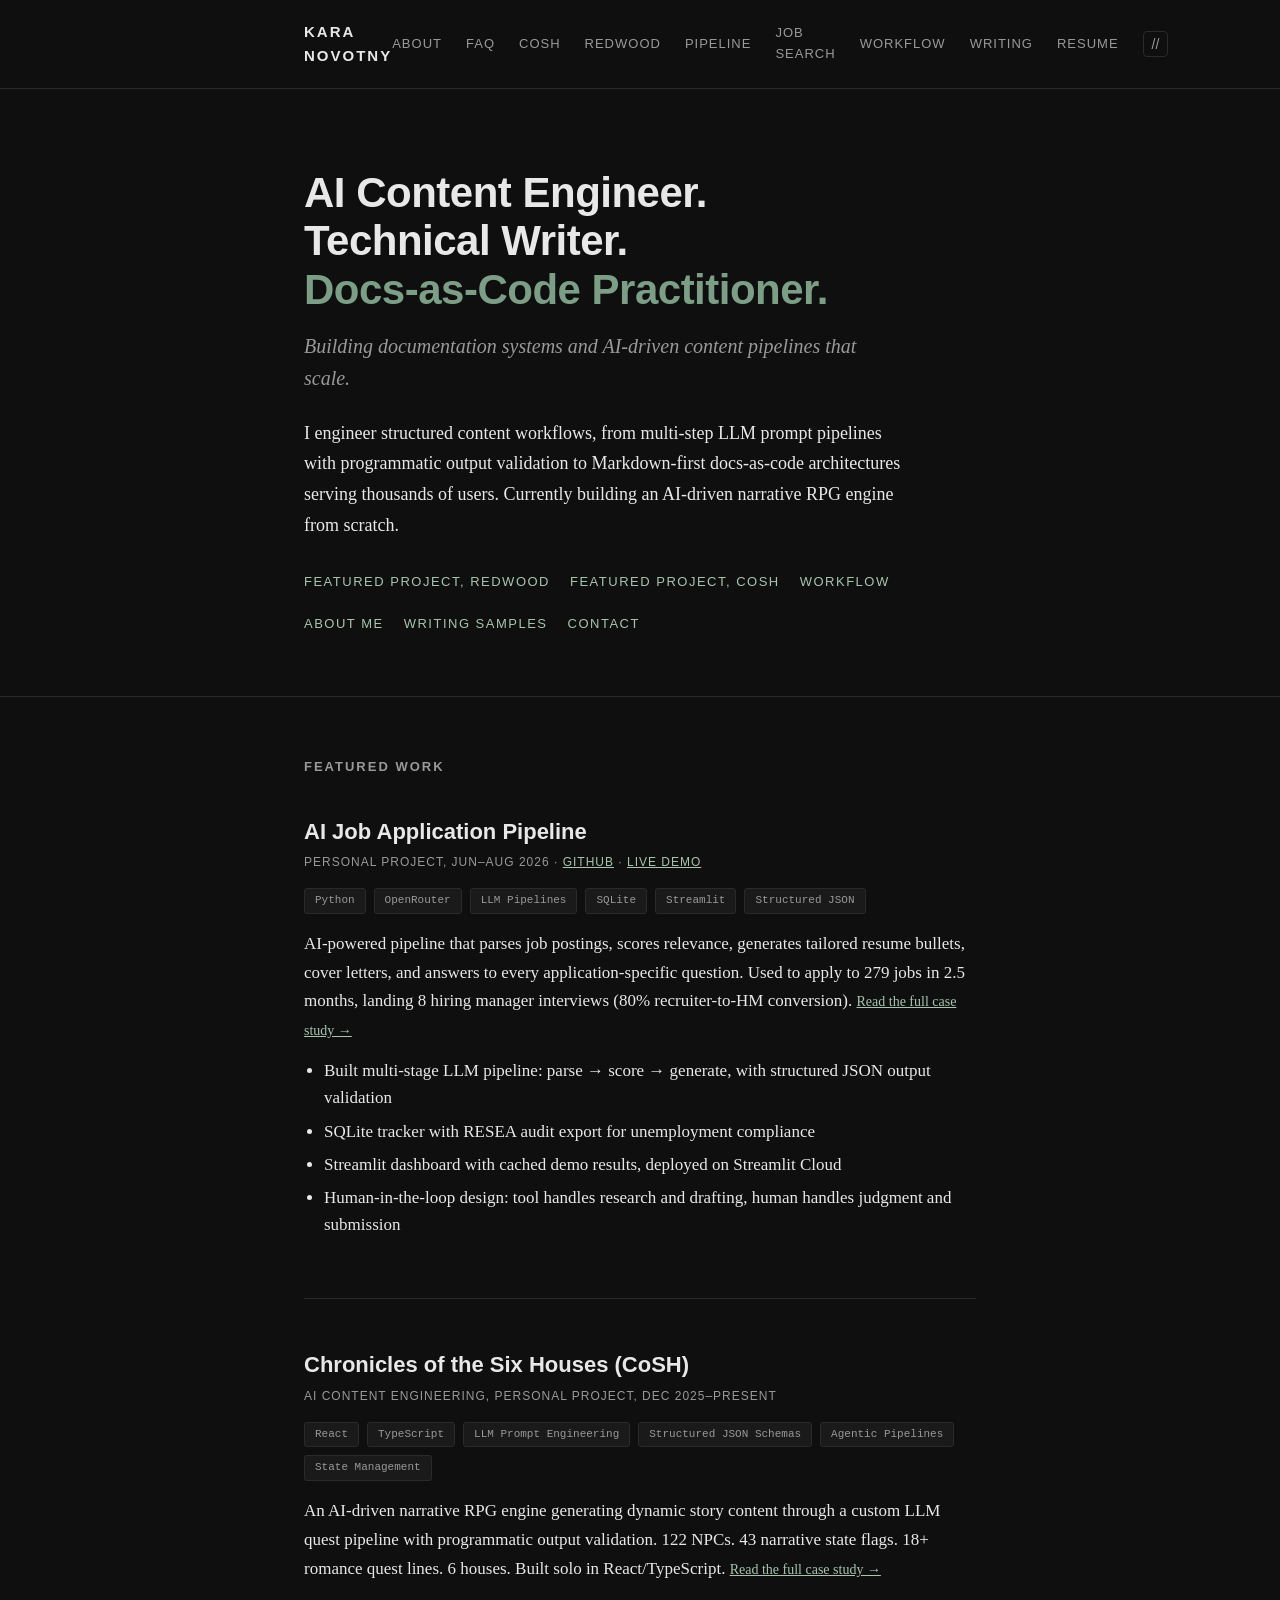
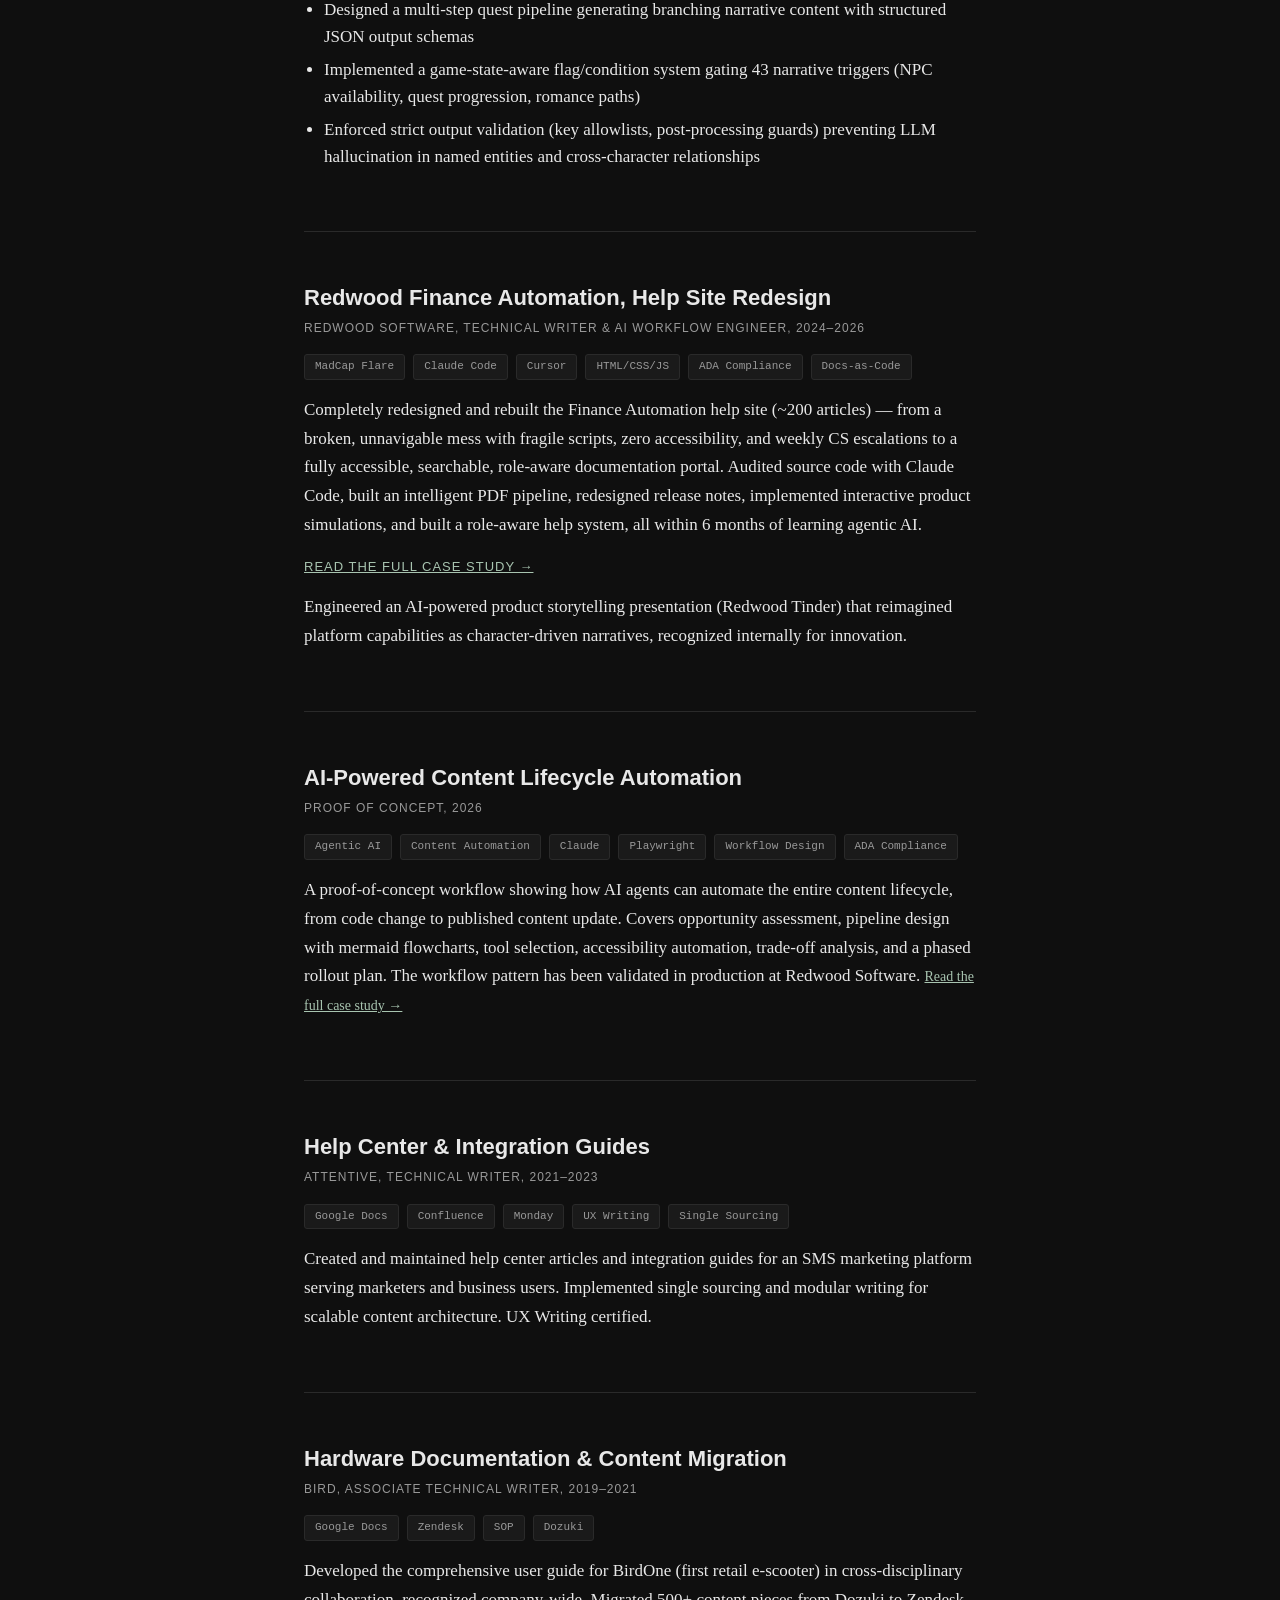
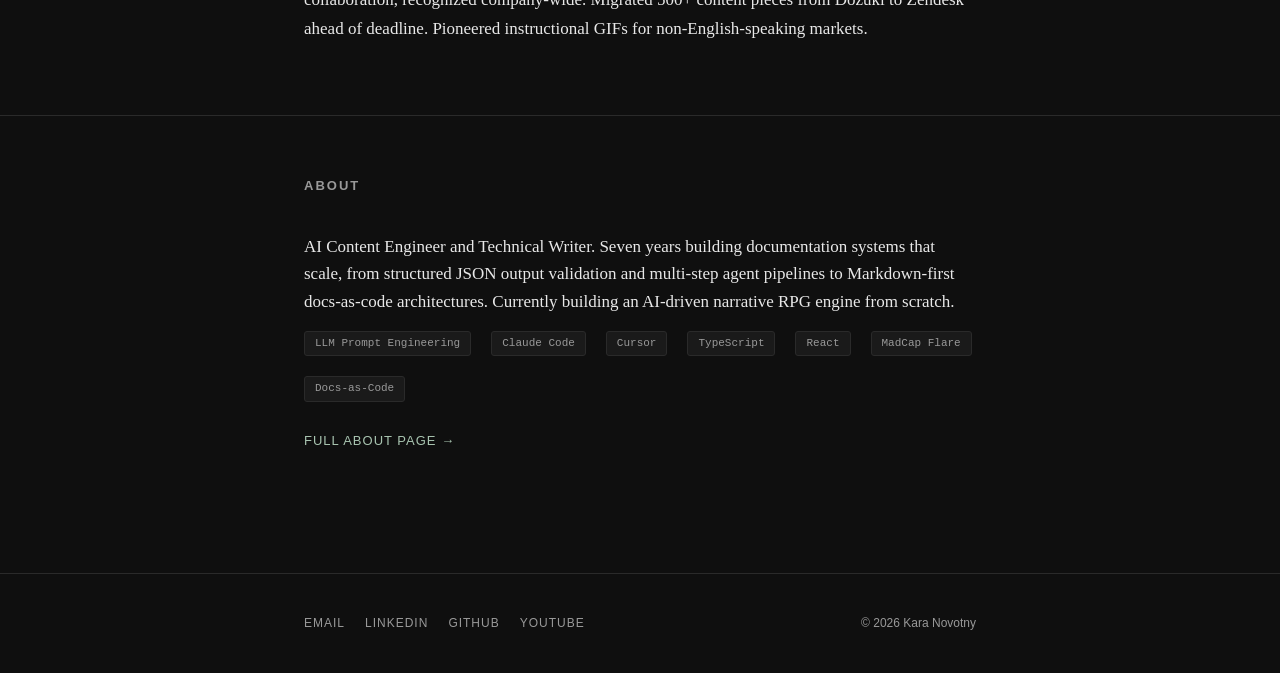
==== commit e2193b42: "Add Job Search link to site navigation" ====
--- a/index.html
+++ b/index.html
@@ -20,6 +20,7 @@
       <a href="/portfolio/projects/cosh.html">CoSH</a>
       <a href="/portfolio/projects/redwood.html">Redwood</a>
       <a href="/portfolio/projects/ai-job-pipeline.html">Pipeline</a>
+      <a href="/portfolio/projects/job-search.html">Job Search</a>
       <a href="/portfolio/projects/ai-workflow.html">Workflow</a>
       <a href="/portfolio/samples.html">Writing</a>
       <a href="/portfolio/resume.html">Resume</a>
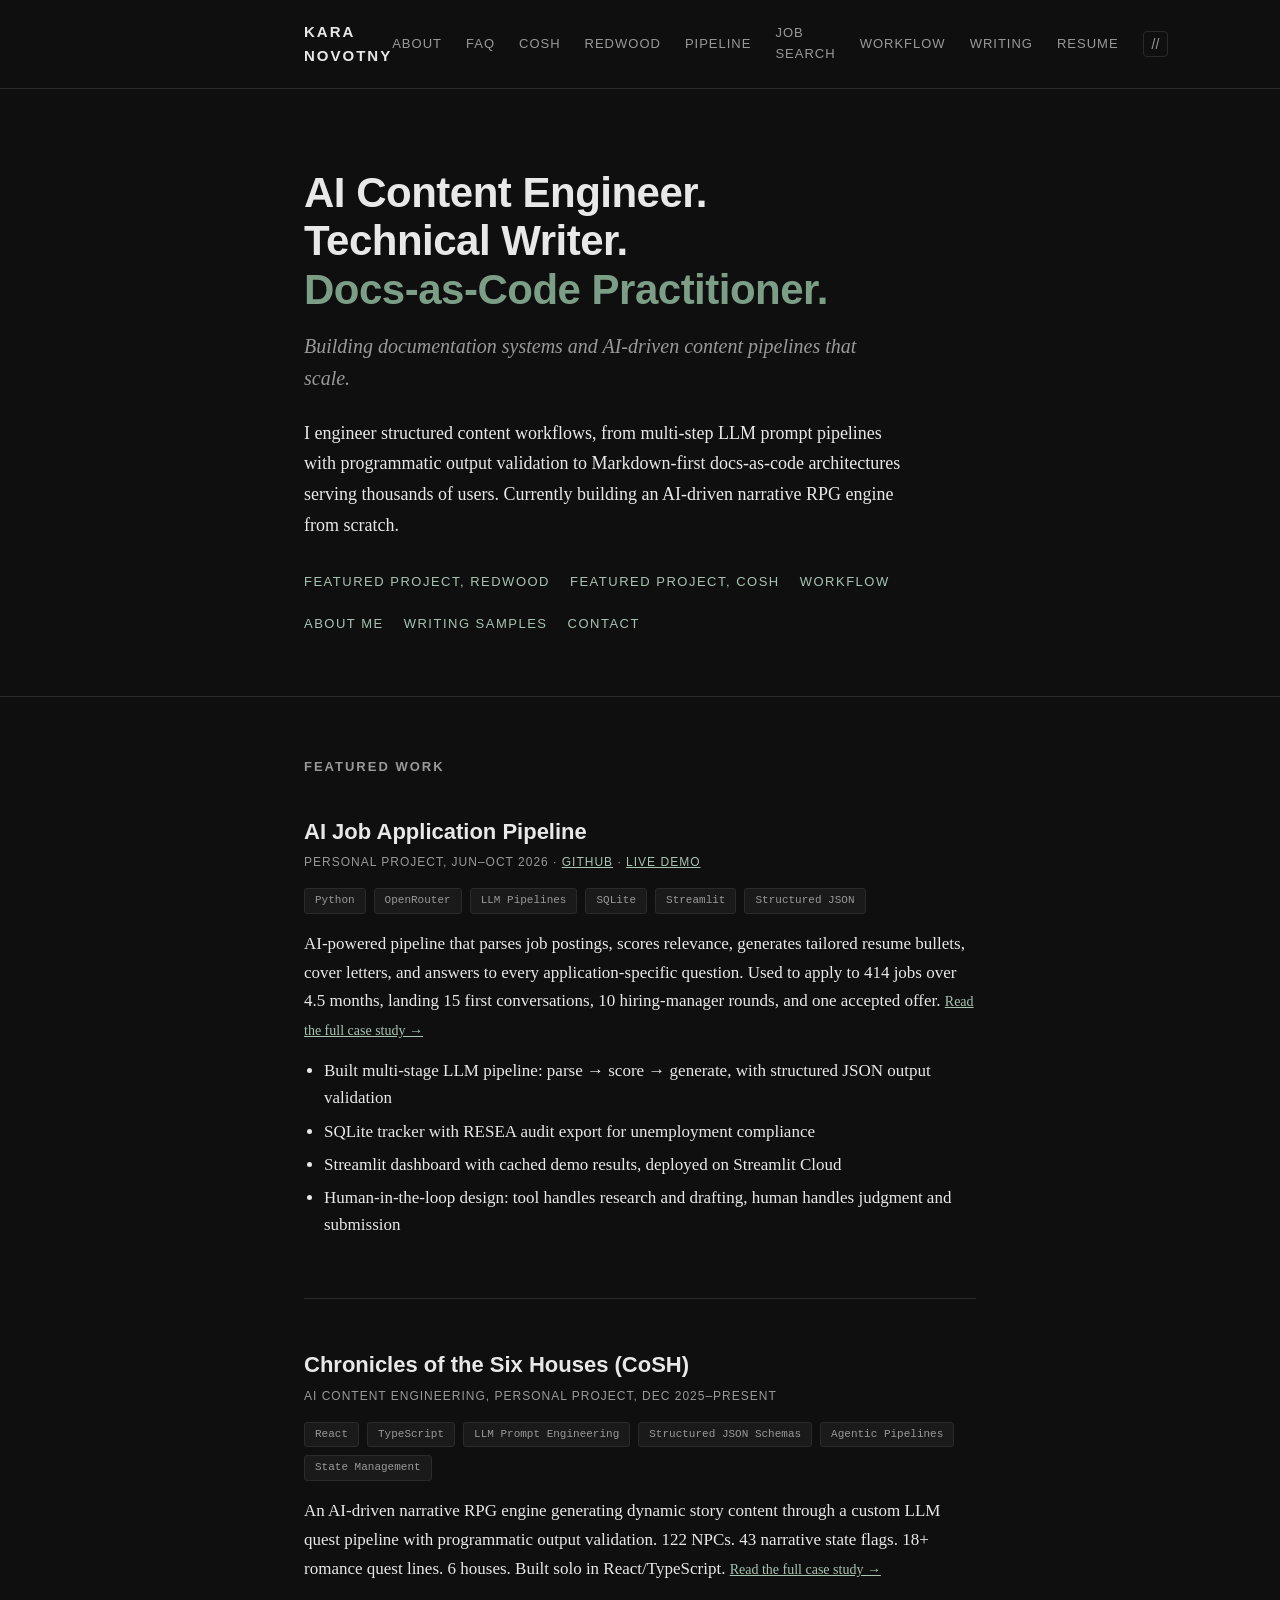
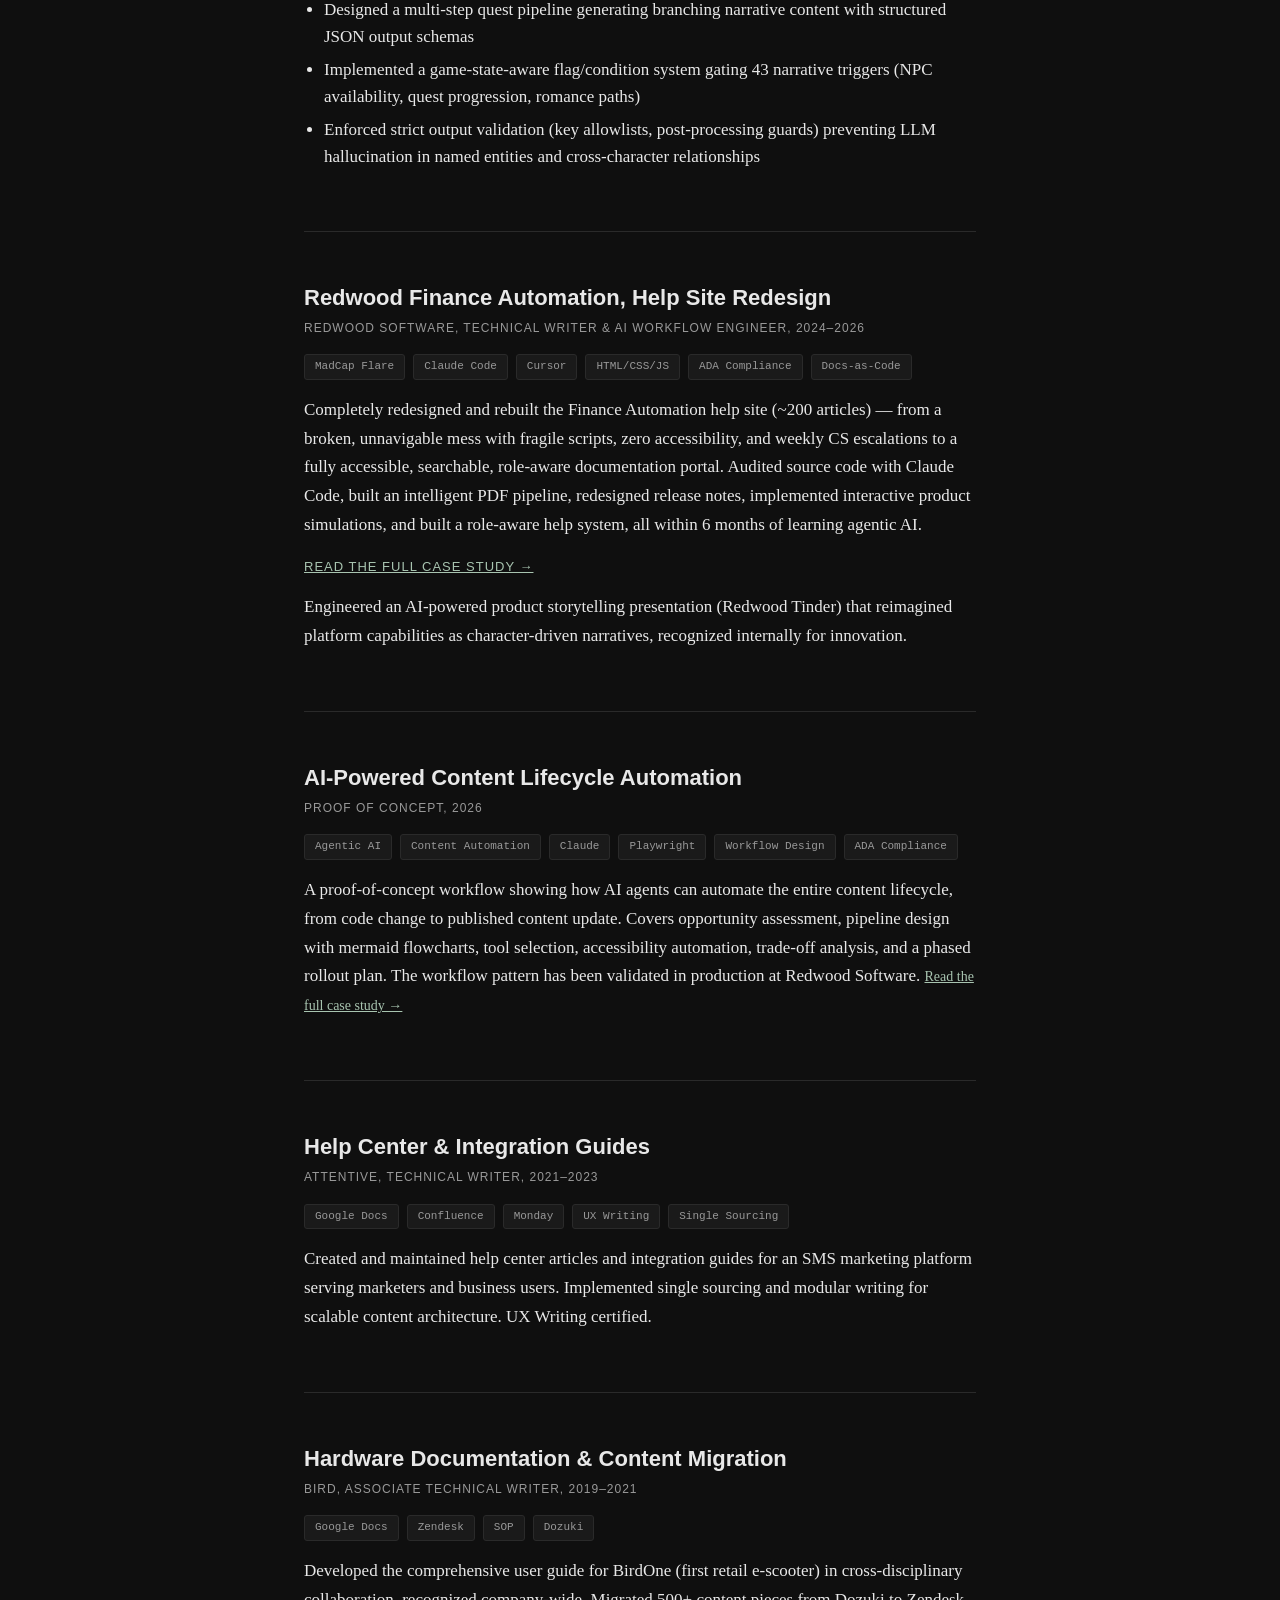
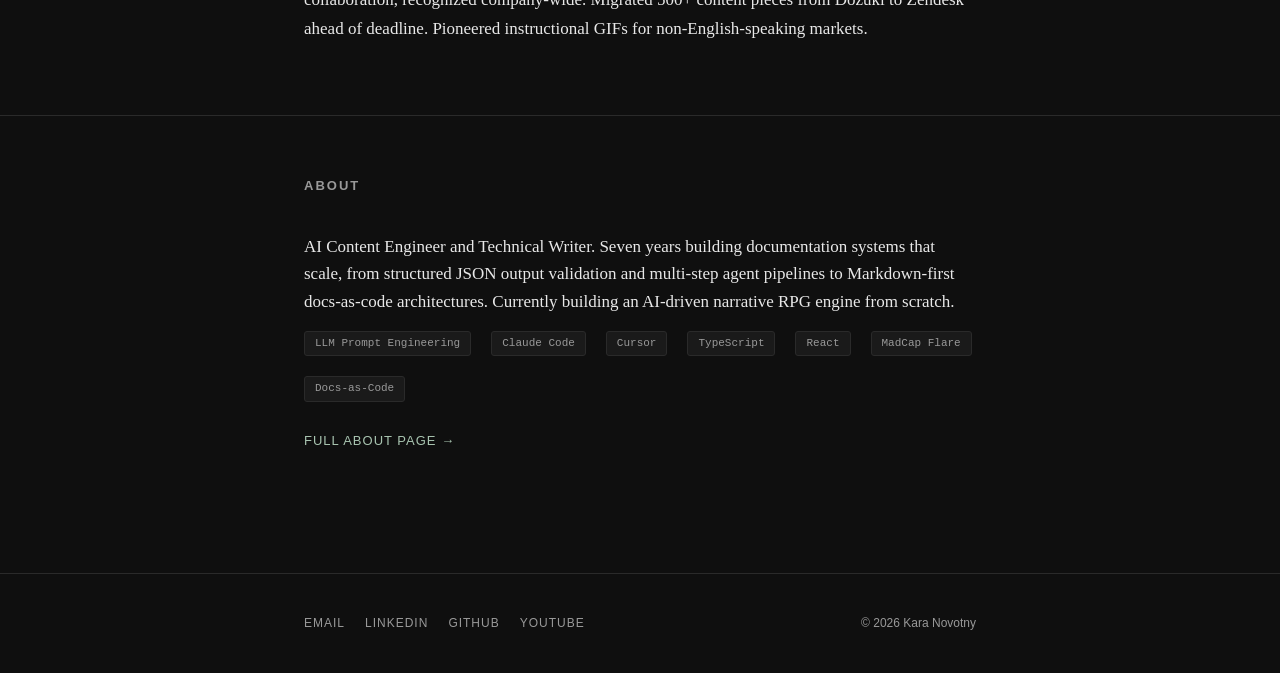
==== commit 78f5987f: "Update portfolio numbers to final search results" ====
--- a/index.html
+++ b/index.html
@@ -60,7 +60,7 @@
       <!-- AI Job Pipeline -->
       <div class="project-card">
         <h3><a href="/portfolio/projects/ai-job-pipeline.html">AI Job Application Pipeline</a></h3>
-        <div class="project-meta">Personal Project, Jun&ndash;Aug 2026 &middot; <a href="https://github.com/maughtycat/ai-job-pipeline" target="_blank" style="color: var(--accent-light);">GitHub</a> &middot; <a href="https://ai-job-pipeline-kn.streamlit.app/" target="_blank" style="color: var(--accent-light);">Live Demo</a></div>
+        <div class="project-meta">Personal Project, Jun–Oct 2026 · <a href="https://github.com/maughtycat/ai-job-pipeline" target="_blank" style="color: var(--accent-light);">GitHub</a> · <a href="https://ai-job-pipeline-kn.streamlit.app/" target="_blank" style="color: var(--accent-light);">Live Demo</a></div>
         <div class="project-tags">
           <span class="tag">Python</span>
           <span class="tag">OpenRouter</span>
@@ -70,8 +70,9 @@
           <span class="tag">Structured JSON</span>
         </div>
         <p>AI-powered pipeline that parses job postings, scores relevance, generates tailored resume bullets,
-           cover letters, and answers to every application-specific question. Used to apply to 279 jobs
-           in 2.5 months, landing 8 hiring manager interviews (80% recruiter-to-HM conversion).
+           cover letters, and answers to every application-specific question. Used to apply to 414 jobs
+           over 4.5 months, landing 15 first conversations, 10 hiring-manager rounds,
+           and one accepted offer.
            <a href="/portfolio/projects/ai-job-pipeline.html" style="color: var(--accent-light); font-size: 14px;">Read the full case study →</a></p>
         <ul>
           <li>Built multi-stage LLM pipeline: parse &rarr; score &rarr; generate, with structured JSON output validation</li>
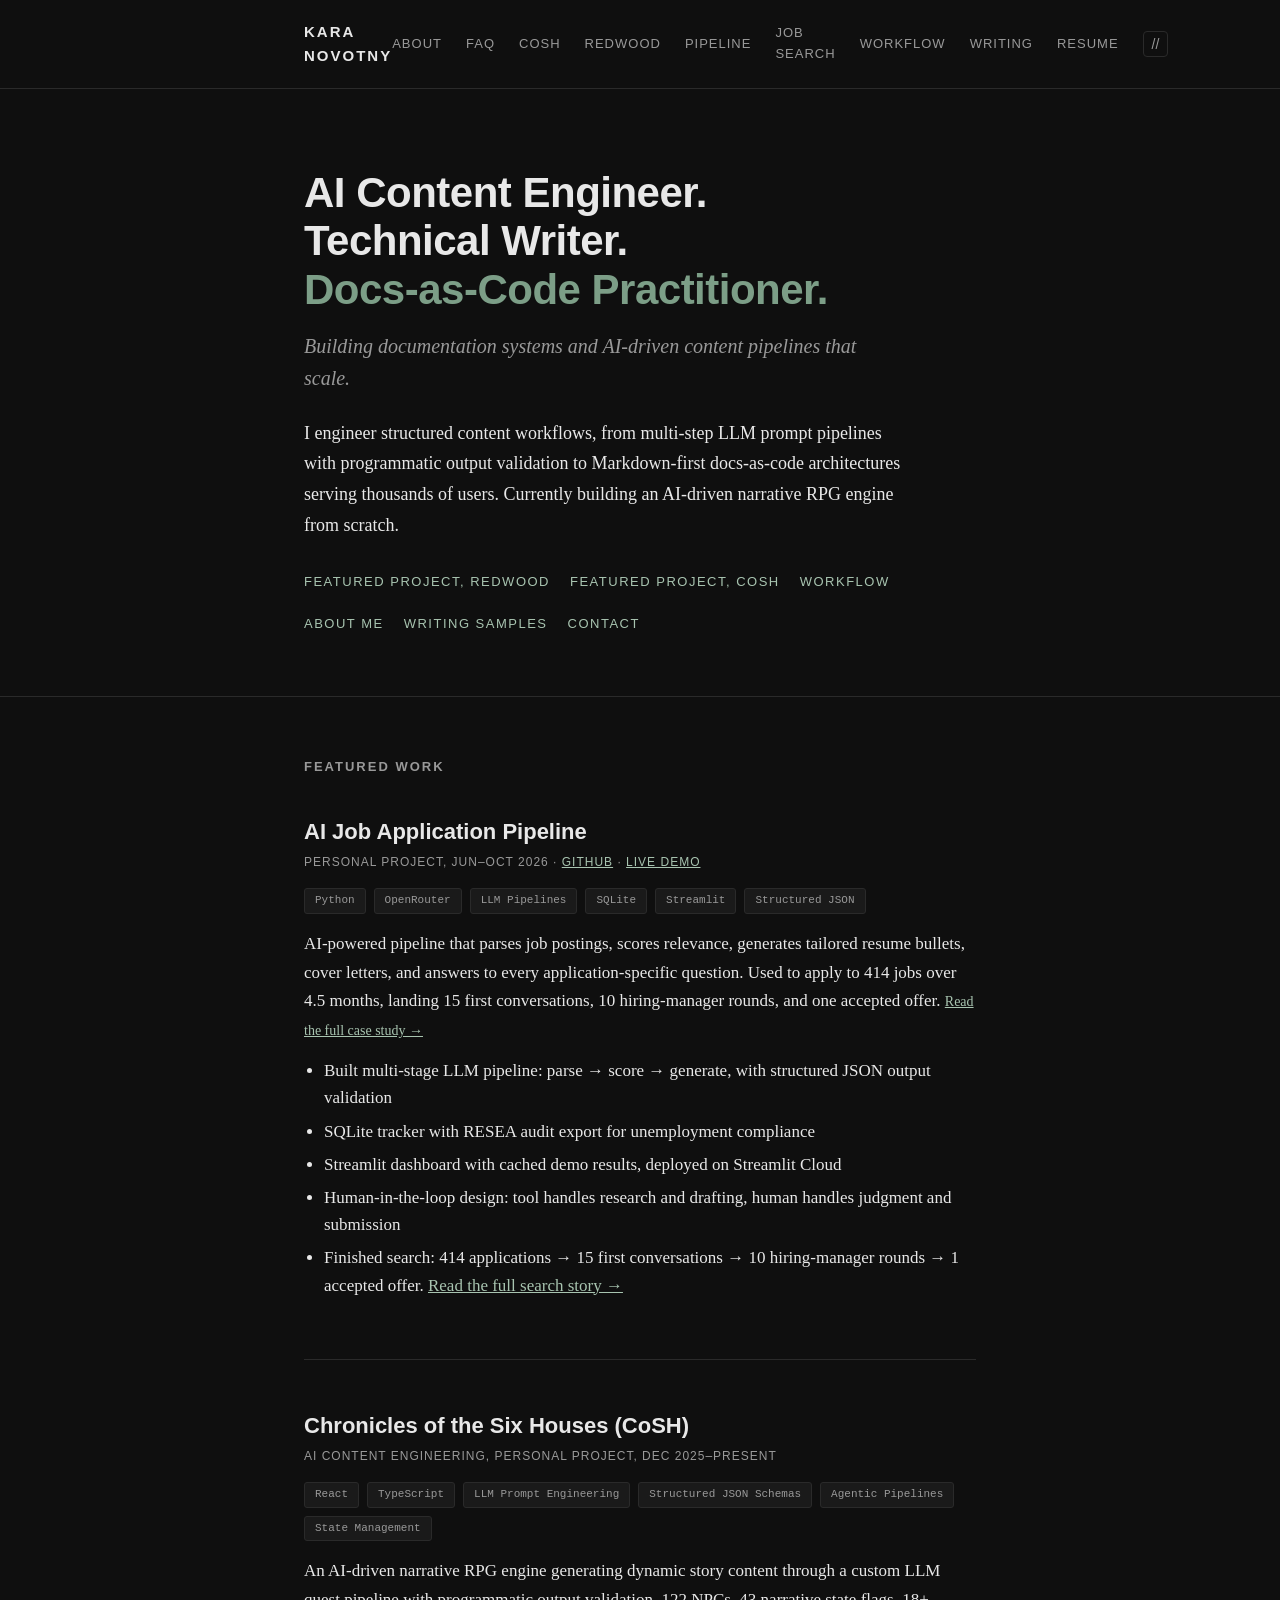
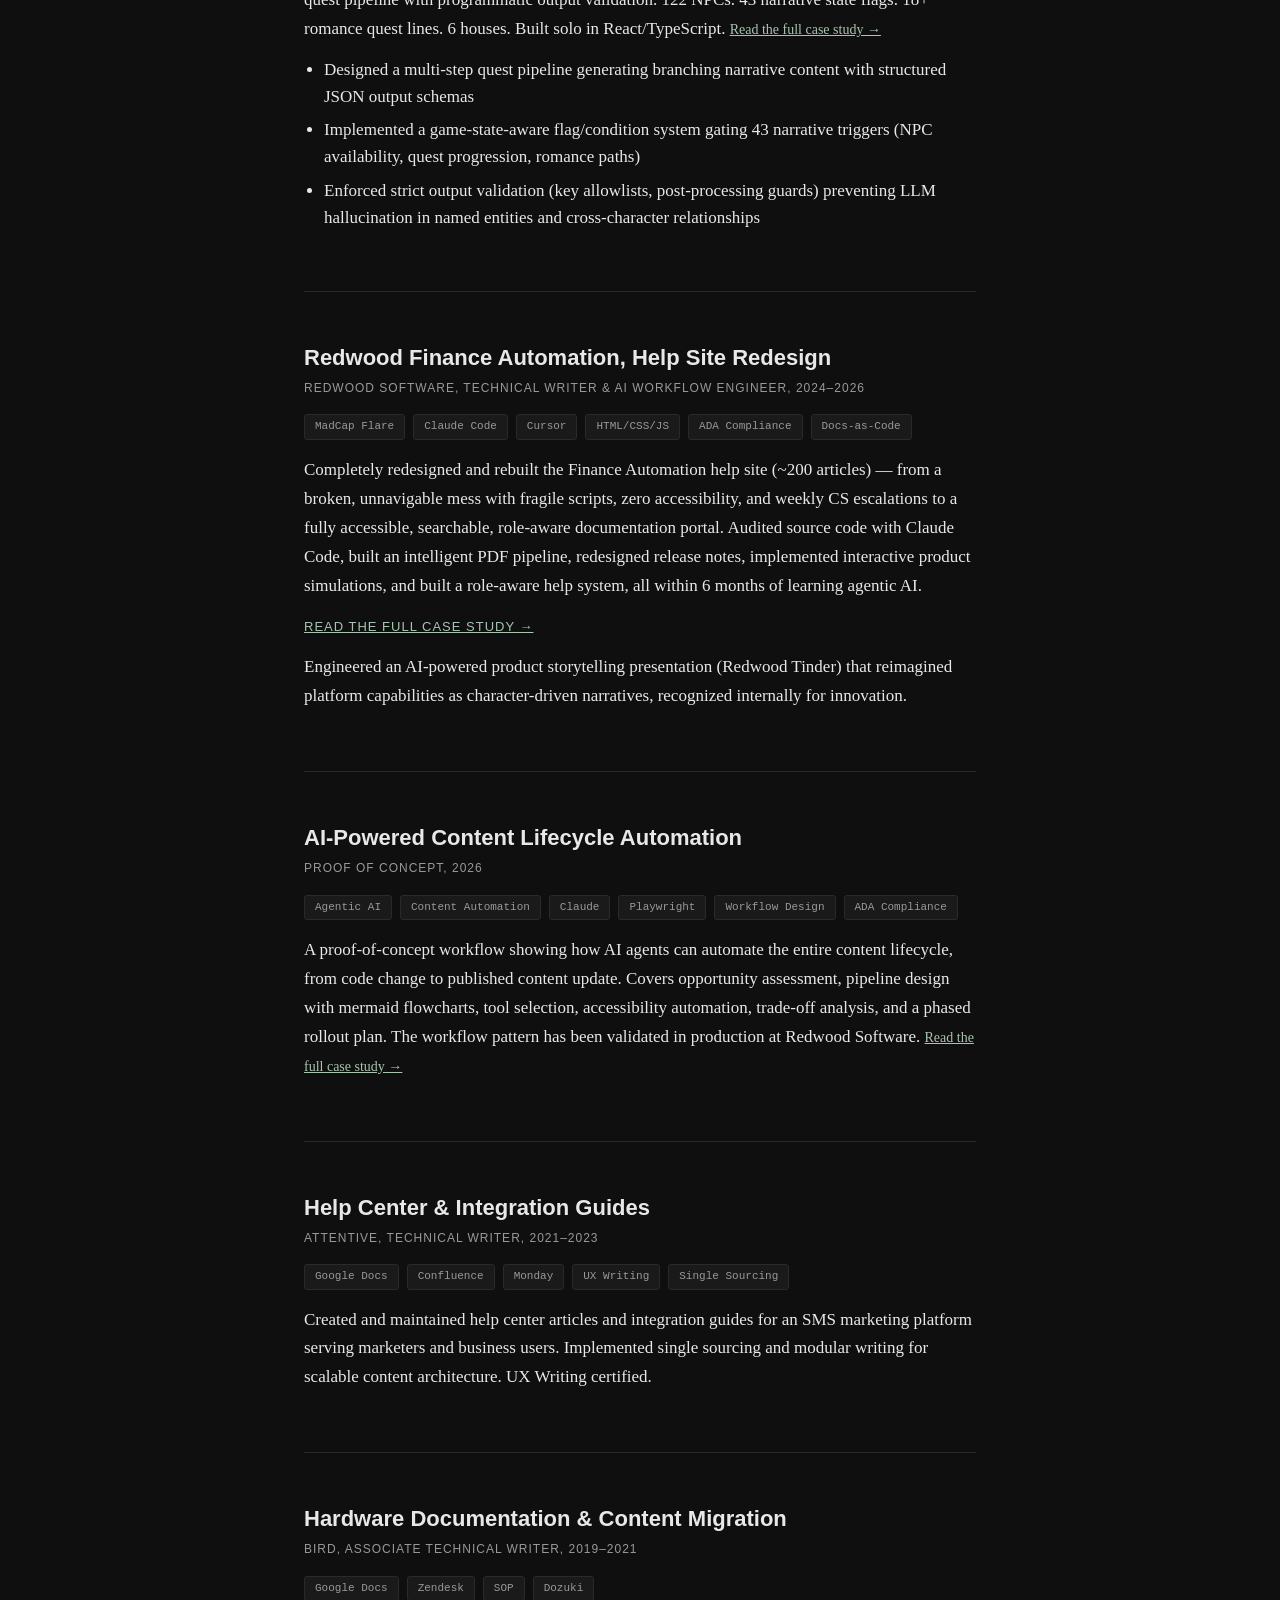
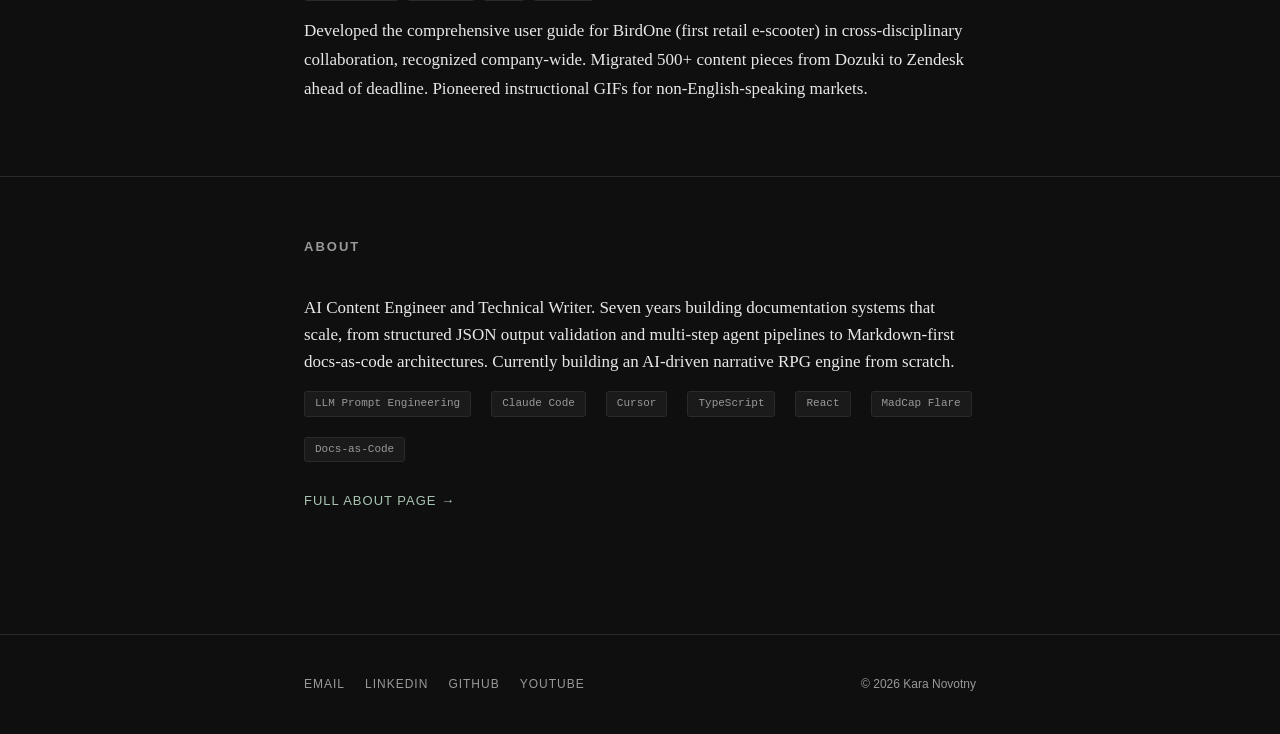
==== commit 5a9378d4: "Refresh portfolio after full-site review" ====
--- a/index.html
+++ b/index.html
@@ -79,6 +79,7 @@
           <li>SQLite tracker with RESEA audit export for unemployment compliance</li>
           <li>Streamlit dashboard with cached demo results, deployed on Streamlit Cloud</li>
           <li>Human-in-the-loop design: tool handles research and drafting, human handles judgment and submission</li>
+          <li>Finished search: 414 applications → 15 first conversations → 10 hiring-manager rounds → 1 accepted offer. <a href="/portfolio/projects/job-search.html" style="color: var(--accent-light);">Read the full search story →</a></li>
         </ul>
       </div>
 
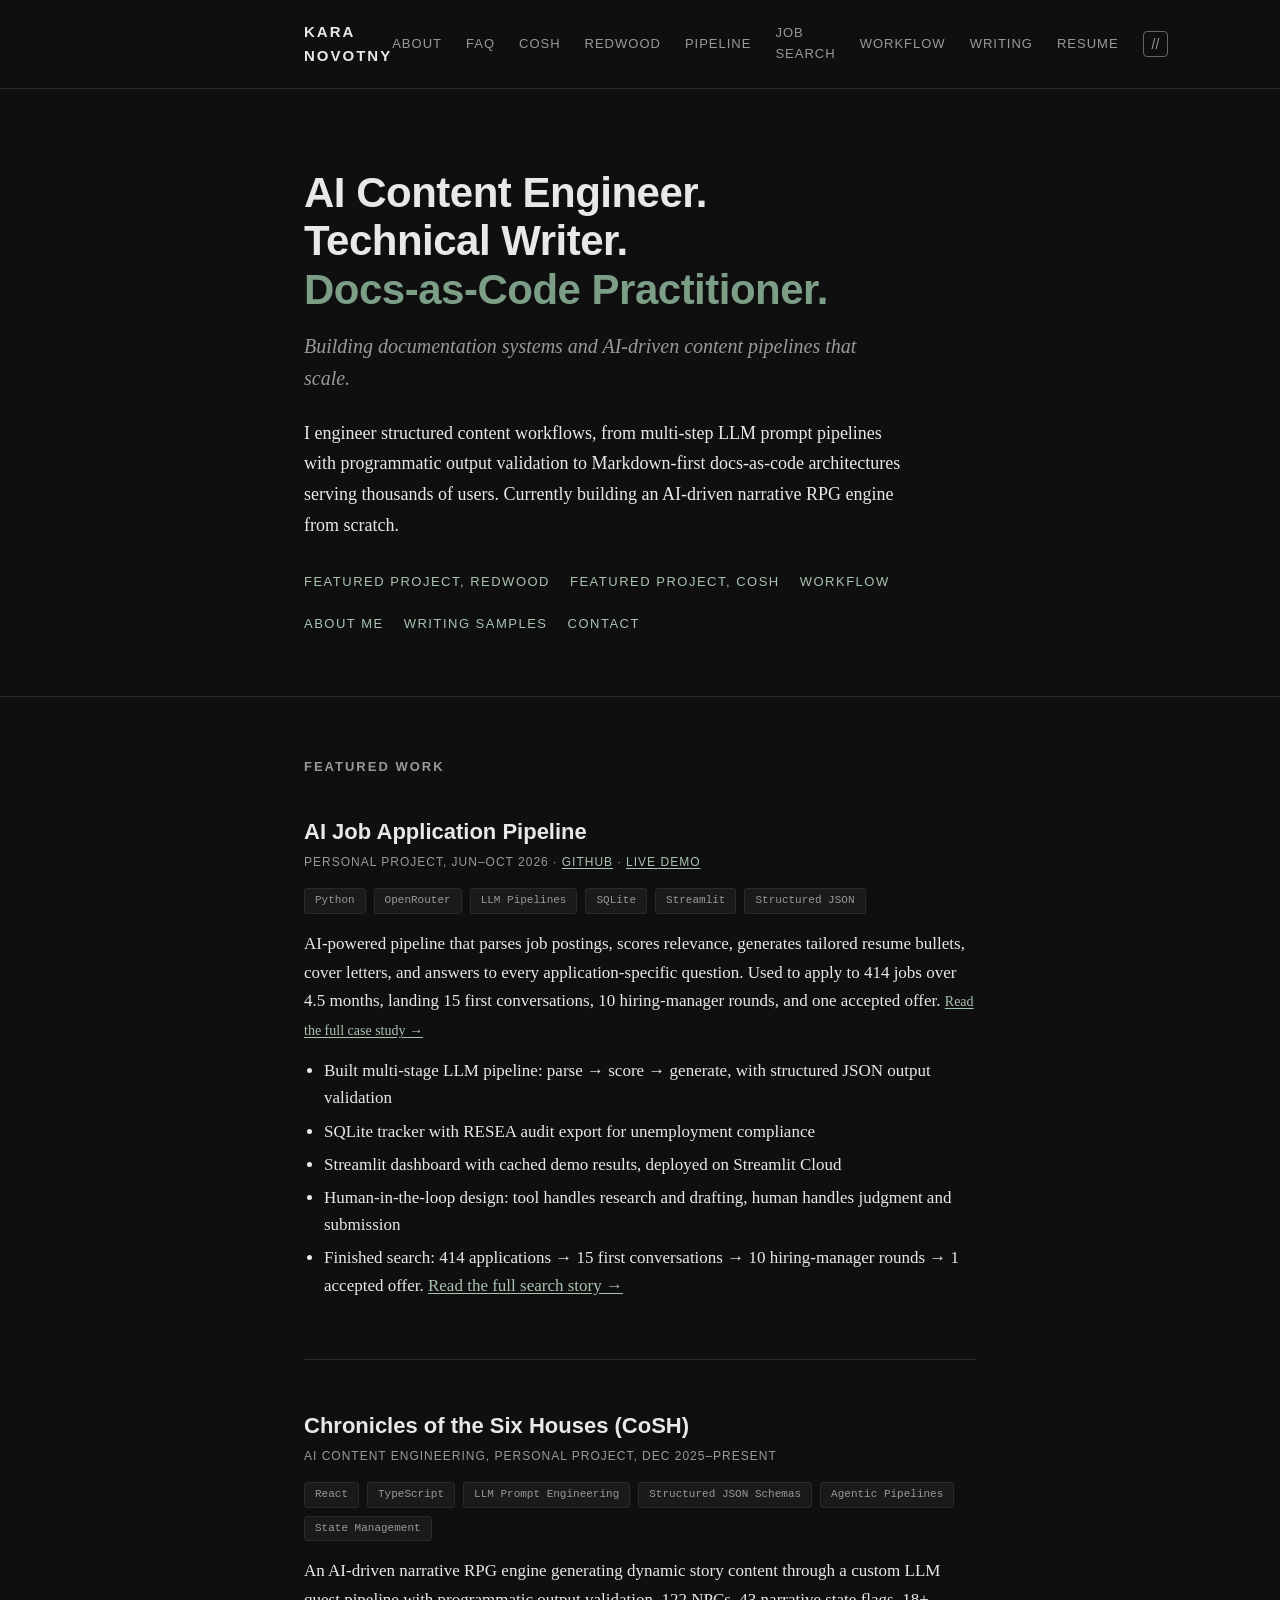
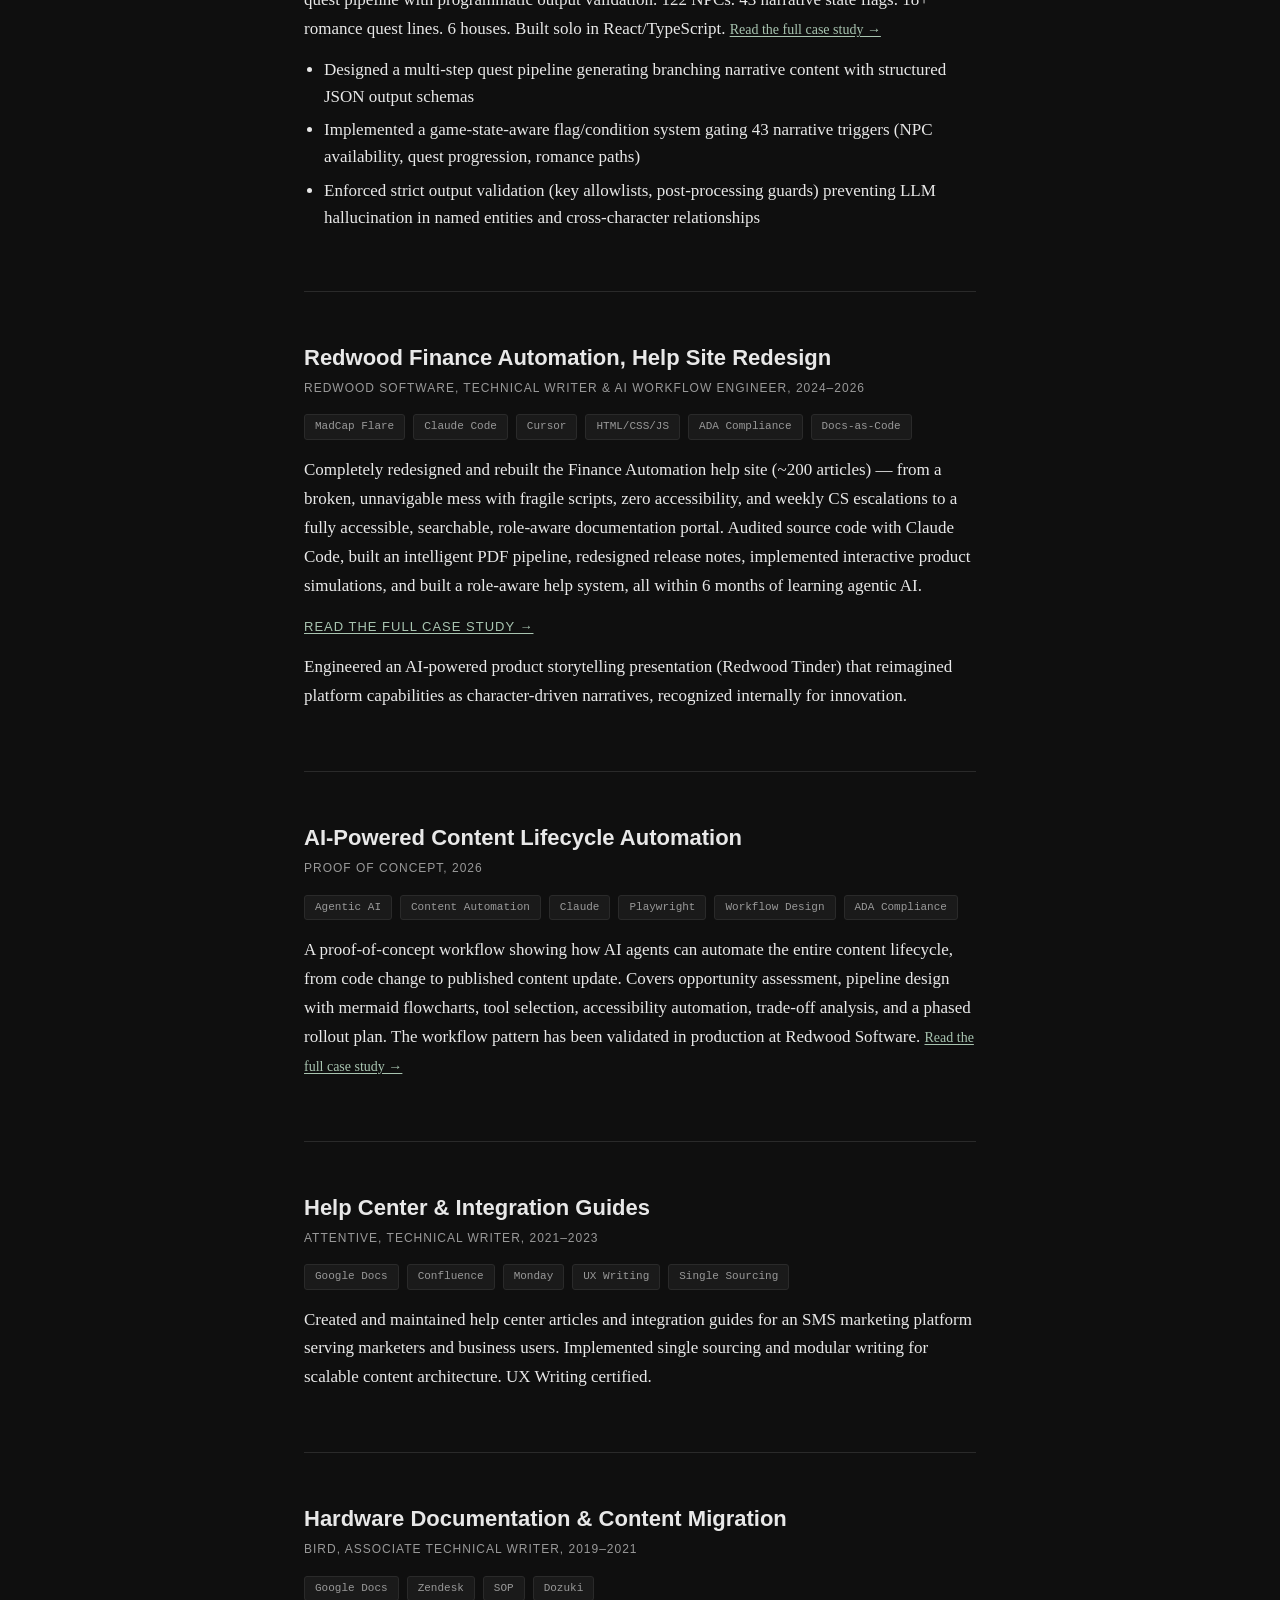
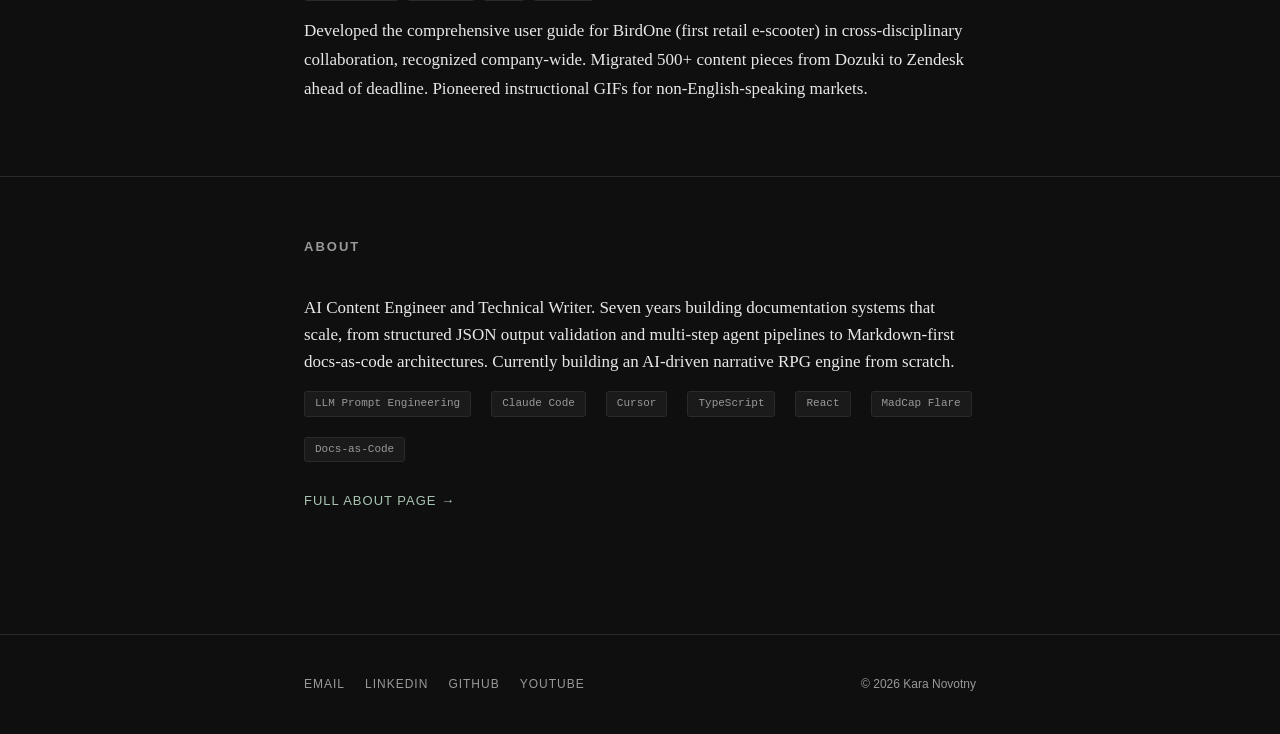
==== commit 18f0a566: "Make colors and links meet WCAG AA across both themes" ====
--- a/index.html
+++ b/index.html
@@ -10,6 +10,8 @@
 <!-- Cloudflare Web Analytics --><script defer src='https://static.cloudflareinsights.com/beacon.min.js' data-cf-beacon='{"token": "56e05d61c293454f9ed991f4ff159297"}'></script><!-- End Cloudflare Web Analytics -->
 </head>
 <body>
+
+<a class="skip-link" href="#main">Skip to content</a>
 
 <header class="site-header">
   <div class="header-inner">
@@ -29,7 +31,7 @@
   </div>
 </header>
 
-<main>
+<main id="main" tabindex="-1">
 
   <!-- HERO -->
   <section class="hero">
--- a/css/style.css
+++ b/css/style.css
@@ -10,7 +10,13 @@
   --text-muted: #999;
   --accent: #7c9e87;
   --accent-light: #a8c4b0;
+  --danger: #d46a6a;
+  --danger-tint: #231818;
+  --danger-edge: #4a2a2a;
+  --accent-tint: #1a1d1b;
+  --accent-edge: #303a33;
   --border: #2a2a2a;
+  --border-strong: #666666;
   --max-width: 720px;
   --font-body: 'Georgia', 'Times New Roman', serif;
   --font-heading: 'Helvetica Neue', 'Arial', sans-serif;
@@ -22,9 +28,15 @@
   --bg-alt: #f0f0f0;
   --text: #1a1a1a;
   --text-muted: #666;
-  --accent: #4a7c59;
-  --accent-light: #5a9a6a;
+  --accent: #3f6a4d;
+  --accent-light: #36704a;
+  --danger: #b03c3c;
+  --danger-tint: #f3e7e7;
+  --danger-edge: #e4c1c1;
+  --accent-tint: #e7ece9;
+  --accent-edge: #c2cfc6;
   --border: #ddd;
+  --border-strong: #8a8a8a;
 }
 
 *, *::before, *::after { box-sizing: border-box; margin: 0; padding: 0; }
@@ -104,7 +116,7 @@
 
 .theme-toggle {
   background: none;
-  border: 1px solid var(--border);
+  border: 1px solid var(--border-strong);
   color: var(--text-muted);
   cursor: pointer;
   font-size: 14px;
@@ -534,20 +546,6 @@
 .scannable-content.hidden {
   display: none;
 }
-.resume-footer-note {
-  margin-top: 40px;
-  padding: 20px;
-  background: var(--bg-alt);
-  border: 1px solid var(--border);
-  border-radius: 6px;
-  text-align: center;
-  font-size: 14px;
-  color: var(--text-muted);
-}
-.resume-footer-note a {
-  color: var(--accent-light);
-}
-
 /* ── REDWOOD CASE STUDY ─────────────────────────────────── */
 
 .case-study-stats {
@@ -588,8 +586,8 @@
   border-radius: 6px;
   border: 1px solid var(--border);
 }
-.ba-box.before { background: rgba(192, 80, 80, 0.1); border-color: rgba(192, 80, 80, 0.3); }
-.ba-box.after { background: rgba(124, 158, 135, 0.1); border-color: rgba(124, 158, 135, 0.3); }
+.ba-box.before { background: var(--danger-tint); border-color: var(--danger-edge); }
+.ba-box.after { background: var(--accent-tint); border-color: var(--accent-edge); }
 .ba-box h4 {
   font-family: var(--font-heading);
   font-size: 12px;
@@ -597,7 +595,7 @@
   letter-spacing: 1.5px;
   margin-bottom: 10px;
 }
-.ba-box.before h4 { color: #c05050; }
+.ba-box.before h4 { color: var(--danger); }
 .ba-box.after h4 { color: var(--accent); }
 .ba-box ul { padding-left: 16px; }
 .ba-box li { font-size: 14px; margin-bottom: 4px; color: var(--text-muted); }
@@ -612,14 +610,47 @@
   line-height: 1.6;
   overflow-x: auto;
 }
-.toc-comparison .old { color: #c05050; }
+.toc-comparison .old { color: var(--danger); }
 .toc-comparison .new { color: var(--accent); }
 .toc-comparison .arrow { color: var(--text-muted); text-align: center; margin: 8px 0; }
 
+/* ── ACCESSIBILITY (WCAG 2.1 AA) ───────────────────────── */
+
+/* Links get a real color in both themes (browser default blue fails on dark) */
+a { color: var(--accent-light); }
+
+/* Inline text links must not rely on color alone (SC 1.4.1) */
+p a, li a, td a, .project-meta a {
+  text-decoration: underline;
+  text-underline-offset: 2px;
+}
+
+/* Keyboard focus must be visible (SC 2.4.7) */
+:focus-visible {
+  outline: 2px solid var(--accent-light);
+  outline-offset: 2px;
+}
+
+/* Skip-to-content (SC 2.4.1) */
+.skip-link {
+  position: absolute;
+  top: -100px;
+  left: 12px;
+  background: var(--accent);
+  color: var(--bg);
+  font-family: var(--font-heading);
+  font-size: 13px;
+  padding: 10px 16px;
+  border-radius: 0 0 6px 6px;
+  text-decoration: none;
+  z-index: 300;
+}
+.skip-link:focus { top: 0; }
+
 /* ── PRINT ──────────────────────────────────────────────── */
 
 @media print {
-  .site-header, .site-footer, .theme-toggle { display: none; }
+  .site-header, .site-footer, .theme-toggle, .skip-link { display: none; }
   body { background: #fff; color: #000; font-size: 11pt; }
   .hero { padding: 20px 0; }
   a { text-decoration: none; color: #000; }
